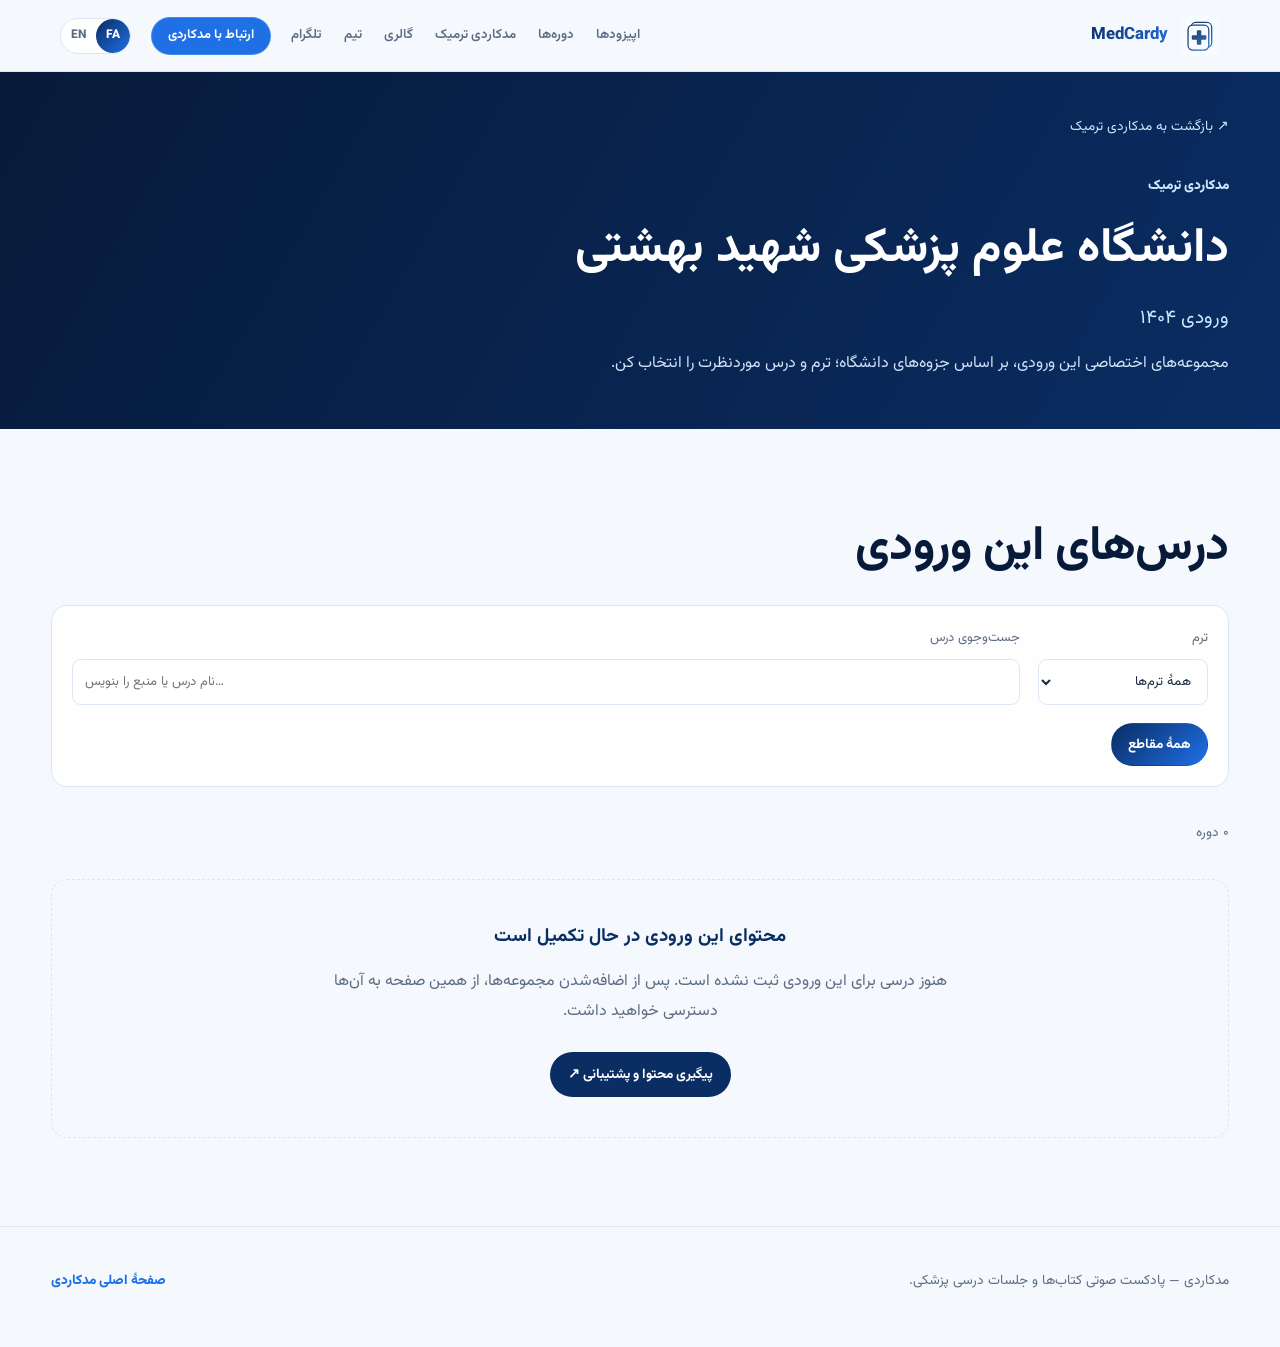
==== termic-beheshti-1404.html @ e9dd3179 "Termic" ====
<!doctype html>
<html lang="fa" dir="rtl"><head>
<meta charset="utf-8"><meta name="viewport" content="width=device-width, initial-scale=1">
<meta name="description" content="مدکاردی ترمیک؛ صفحهٔ اختصاصی ورودی ۱۴۰۴ دانشگاه علوم پزشکی شهید بهشتی.">
<meta name="theme-color" content="#0a2d63"><title>مدکاردی ترمیک | شهید بهشتی، ورودی ۱۴۰۴</title>
<link rel="icon" href="assets/medcardy-logo.svg?v=termic-1" type="image/svg+xml">
<link rel="preconnect" href="https://fonts.googleapis.com"><link rel="preconnect" href="https://fonts.gstatic.com" crossorigin><link rel="stylesheet" href="https://fonts.googleapis.com/css2?family=Vazirmatn:wght@400;500;600;700;800;900&family=Inter:wght@400;500;600;700;800;900&display=swap">
<link rel="stylesheet" href="styles.css?v=termic-1"></head><body>
<a class="skip-link" href="#termic-courses" data-i18n="skip">رفتن به محتوا</a>
    <header class="site-header" aria-label="Site header" data-i18n-aria-label="labels.siteHeader">
      <a class="brand" href="index.html#top" aria-label="MedCardy Podcast home" data-i18n-aria-label="labels.home">
        <img src="assets/medcardy-logo.svg?v=termic-1" alt="" width="40" height="40">
        <span>MedCardy</span>
      </a>
      <div class="header-actions">
        <nav aria-label="Main links" data-i18n-aria-label="labels.mainLinks">
          <a href="index.html#episodes" data-i18n="nav.episodes">Episodes</a>
          <a href="index.html#courses" data-i18n="nav.courses">Courses</a>
          <a href="index.html#termic" aria-current="page" data-i18n="termic.nav">مدکاردی ترمیک</a>
          <a href="index.html#gallery" data-i18n="nav.gallery">Gallery</a>
          <a href="index.html#team" data-i18n="nav.team">Team</a>
          <a href="https://t.me/medcardy_podcast" data-i18n="nav.telegram">Telegram</a>
        </nav>
        <a class="header-cta" href="https://t.me/MedCardy_Service" data-i18n="hero.contact">ارتباط با مدکاردی</a>
        <div class="language-switch" aria-label="Language" data-i18n-aria-label="labels.language">
          <button class="language-button active" type="button" data-language-button="en" aria-pressed="true">EN</button>
          <button class="language-button" type="button" data-language-button="fa" aria-pressed="false">FA</button>
        </div>
      </div>
    </header>
<main class="termic-page">
<section class="termic-intro"><a class="termic-back" href="index.html#termic" data-i18n="termic.back">↗ بازگشت به مدکاردی ترمیک</a><p class="eyebrow" data-i18n="termic.nav">مدکاردی ترمیک</p><h1 data-i18n="termic.university">دانشگاه علوم پزشکی شهید بهشتی</h1><p class="termic-intro-cohort" data-i18n="termic.cohort">ورودی ۱۴۰۴</p><p class="termic-intro-copy" data-i18n="termic.pageDescription">مجموعه‌های اختصاصی این ورودی، بر اساس جزوه‌های دانشگاه؛ ترم و درس موردنظرت را انتخاب کن.</p></section>
<section class="archive-section" id="termic-courses" aria-labelledby="termic-courses-title">
<div class="section-heading"><h2 id="termic-courses-title" data-i18n="termic.coursesTitle">درس‌های این ورودی</h2></div>
<div class="termic-tools"><div class="termic-inputs"><label><span data-i18n="termic.semester">ترم</span><select id="termic-semester"></select></label><label class="termic-search-label"><span data-i18n="termic.search">جست‌وجوی درس</span><input id="termic-search" type="search" autocomplete="off" dir="auto"></label></div><div class="filters" id="termic-category" role="group" aria-label="مقطع"></div></div>
<div class="termic-result-row"><p id="termic-count" role="status"></p><button id="termic-reset" class="filter-button" type="button" hidden data-i18n="termic.clear">پاک کردن فیلترها</button></div>
<div class="archive-grid" id="termic-grid"></div>
<div class="termic-empty" id="termic-empty"><h3 id="termic-empty-title"></h3><p id="termic-empty-copy"></p><a class="termic-open" href="https://t.me/MedCardy_Service" data-i18n="termic.support">پیگیری محتوا و پشتیبانی ↗</a></div>
<noscript><p>برای فیلترکردن درس‌ها جاوااسکریپت را فعال کنید. <a href="https://t.me/MedCardy_Service">پشتیبانی مدکاردی</a></p></noscript>
</section></main>
<footer class="site-footer"><p data-i18n="footer.text">مدکاردی — پادکست صوتی کتاب‌ها و جلسات درسی پزشکی.</p><a href="index.html" data-i18n="termic.home">صفحهٔ اصلی مدکاردی</a></footer>
<script src="script.js?v=termic-1"></script><script src="termic-data.js?v=termic-1"></script><script src="termic.js?v=termic-1"></script>
</body></html>
---- styles.css ----
:root {
  color-scheme: light;
  --ink: #182943;
  --paper: #f5f8fc;
  --muted: #5c6d83;
  --line: #dce7f3;
  --navy-950: #071a3a;
  --navy-900: #0a2d63;
  --blue: #1f6fe5;
  --blue-deep: #1559c8;
  --cyan: #13b6d7;
  --blue-50: #f1f7ff;
  --blue-100: #deebfb;
  --white: #ffffff;
  --shadow: 0 24px 60px rgba(9, 45, 99, 0.12);
  --shadow-lift: 0 28px 70px rgba(9, 45, 99, 0.16);
  --font-latin: Inter, ui-sans-serif, system-ui, -apple-system, BlinkMacSystemFont, "Segoe UI", sans-serif;
  --font-persian: Vazirmatn, Tahoma, "Segoe UI", Arial, sans-serif;
}

* {
  box-sizing: border-box;
}

html {
  scroll-behavior: smooth;
}

body {
  margin: 0;
  background: var(--paper);
  color: var(--ink);
  font-family: var(--font-latin);
  line-height: 1.55;
  overflow-x: clip;
}

html[dir="rtl"] body {
  font-family: var(--font-persian);
  line-height: 1.85;
}

a {
  color: inherit;
}

a:focus-visible,
button:focus-visible,
input:focus-visible {
  outline: 3px solid rgba(31, 111, 229, 0.45);
  outline-offset: 3px;
}

.skip-link {
  position: fixed;
  top: 12px;
  inset-inline-start: 12px;
  z-index: 30;
  transform: translateY(-160%);
  border-radius: 8px;
  padding: 10px 14px;
  background: var(--navy-950);
  color: var(--white);
  font-weight: 800;
  text-decoration: none;
  transition: transform 160ms ease;
}

.skip-link:focus {
  transform: translateY(0);
}

.sr-only {
  position: absolute;
  width: 1px;
  height: 1px;
  overflow: hidden;
  clip: rect(0, 0, 0, 0);
  white-space: nowrap;
}

/* ---------- Header ---------- */
.site-header {
  position: sticky;
  top: 0;
  z-index: 20;
  display: flex;
  align-items: center;
  justify-content: space-between;
  gap: 24px;
  min-height: 72px;
  padding: 12px clamp(18px, 4vw, 64px);
  background: rgba(245, 248, 252, 0.92);
  border-bottom: 1px solid var(--line);
  backdrop-filter: blur(18px);
}

.brand {
  display: inline-flex;
  align-items: center;
  gap: 12px;
  text-decoration: none;
  font-weight: 800;
  font-size: 1.05rem;
}

.brand img {
  width: 40px;
  height: 40px;
  border-radius: 10px;
  background: linear-gradient(135deg, var(--navy-900), var(--blue));
  padding: 5px;
}

.brand span {
  direction: ltr;
  unicode-bidi: isolate;
  background: linear-gradient(135deg, var(--navy-900), var(--blue));
  -webkit-background-clip: text;
  background-clip: text;
  -webkit-text-fill-color: transparent;
}

.header-actions {
  display: flex;
  min-width: 0;
  align-items: center;
  gap: 18px;
}

.site-header nav {
  display: flex;
  align-items: center;
  flex-wrap: wrap;
  gap: clamp(12px, 3vw, 26px);
  color: var(--muted);
  font-size: 0.92rem;
  font-weight: 600;
}

.site-header nav a {
  text-decoration: none;
}

.site-header nav a:hover,
.repo-card a:hover,
.site-footer a:hover,
.metric-card a:hover,
.project-card a:hover {
  color: var(--blue);
}

.language-switch {
  display: inline-flex;
  flex: 0 0 auto;
  overflow: hidden;
  border: 1px solid var(--line);
  border-radius: 999px;
  background: var(--white);
  direction: ltr;
  box-shadow: 0 8px 24px rgba(9, 45, 99, 0.06);
}

.language-button {
  min-width: 42px;
  min-height: 36px;
  border: 0;
  padding: 0 14px;
  background: transparent;
  color: var(--muted);
  cursor: pointer;
  font: inherit;
  font-weight: 800;
  border-radius: 999px;
}

.language-button.active {
  background: linear-gradient(135deg, var(--navy-900), var(--blue));
  color: var(--white);
}

/* ---------- Hero ---------- */
.hero {
  min-height: min(70svh, 680px);
  display: flex;
  align-items: center;
  padding: clamp(48px, 8vw, 96px) clamp(18px, 4vw, 64px);
  color: var(--white);
  position: relative;
  overflow: hidden;
  background: radial-gradient(circle at 85% 15%, rgba(19, 182, 215, 0.25), transparent 45%),
    linear-gradient(120deg, var(--navy-950) 0%, var(--navy-900) 55%, var(--blue-deep) 100%);
}

.hero::after {
  content: "";
  position: absolute;
  inset-inline-end: -120px;
  top: -140px;
  width: 380px;
  height: 380px;
  border: 1px solid rgba(255, 255, 255, 0.12);
  border-radius: 50%;
}

.hero-inner {
  width: min(760px, 100%);
  min-width: 0;
  position: relative;
  z-index: 1;
}

.eyebrow {
  display: inline-block;
  margin: 0 0 14px;
  color: #8ef0ff;
  font-size: 0.78rem;
  font-weight: 800;
  letter-spacing: 0.4px;
  text-transform: uppercase;
}

html[dir="rtl"] .eyebrow {
  font-size: 0.85rem;
  font-weight: 850;
  text-transform: none;
  letter-spacing: 0;
}

.hero h1 {
  margin: 0;
  font-size: clamp(3.4rem, 11vw, 7.2rem);
  line-height: 0.94;
  letter-spacing: -1px;
}

.hero-copy {
  width: min(620px, 100%);
  max-width: 100%;
  margin: 26px 0 0;
  color: rgba(255, 255, 255, 0.84);
  font-size: clamp(1.02rem, 2.2vw, 1.25rem);
  overflow-wrap: anywhere;
}

html[dir="rtl"] .hero-copy,
html[dir="rtl"] .section-note,
html[dir="rtl"] .metric-card p,
html[dir="rtl"] .path-grid p,
html[dir="rtl"] .project-card p,
html[dir="rtl"] .teacher-card li,
html[dir="rtl"] .video-card p,
html[dir="rtl"] .repo-card p {
  line-height: 1.9;
}

.hero-actions {
  display: flex;
  flex-wrap: wrap;
  gap: 12px;
  margin-top: 30px;
}

.button {
  display: inline-flex;
  min-height: 46px;
  align-items: center;
  justify-content: center;
  border-radius: 999px;
  padding: 0 22px;
  font-weight: 750;
  text-decoration: none;
}

.button.primary {
  background: linear-gradient(135deg, #8ef0ff, var(--cyan));
  color: var(--navy-950);
  box-shadow: 0 14px 30px rgba(19, 182, 215, 0.28);
}

.button.secondary {
  border: 1px solid rgba(255, 255, 255, 0.3);
  color: var(--white);
}

.signals {
  display: grid;
  grid-template-columns: repeat(3, minmax(0, 1fr));
  gap: 12px;
  width: min(680px, 100%);
  margin: 42px 0 0;
  padding: 0;
}

.signals div {
  border-inline-start: 3px solid var(--cyan);
  padding: 10px 12px;
  background: rgba(255, 255, 255, 0.08);
  border-radius: 10px;
}

.signals dt {
  font-weight: 800;
}

.signals dd {
  margin: 2px 0 0;
  color: rgba(255, 255, 255, 0.74);
  font-size: 0.9rem;
}

/* ---------- Section shell ---------- */
.path-section,
.material-section,
.project-section,
.gallery-section,
.teachers-section,
.videos-section,
.repo-section {
  padding: clamp(48px, 7vw, 88px) clamp(18px, 4vw, 64px);
}

.status-strip {
  display: flex;
  align-items: center;
  justify-content: space-between;
  gap: 20px;
  padding: 16px clamp(18px, 4vw, 64px);
  background: var(--white);
  border-bottom: 1px solid var(--line);
}

.status-strip div {
  display: flex;
  flex-wrap: wrap;
  align-items: baseline;
  gap: 8px 14px;
}

.status-strip strong {
  font-size: 1.02rem;
  color: var(--navy-950);
}

.status-strip span {
  color: var(--muted);
}

.status-strip a {
  color: var(--blue);
  font-weight: 800;
  text-decoration: none;
  white-space: nowrap;
}

.section-heading {
  width: min(780px, 100%);
  margin-bottom: 26px;
}

.section-heading.wide {
  width: 100%;
  display: flex;
  align-items: end;
  justify-content: space-between;
  gap: 20px;
  flex-wrap: wrap;
}

.section-heading h2 {
  margin: 0;
  font-size: clamp(1.9rem, 4.4vw, 3rem);
  line-height: 1.06;
  letter-spacing: -0.5px;
  color: var(--navy-950);
}

html[dir="rtl"] .section-heading h2 {
  line-height: 1.3;
}

.section-note {
  max-width: 560px;
  margin: 0;
  color: var(--muted);
}

.placeholder-note {
  margin-top: 22px;
  font-size: 0.85rem;
  font-style: italic;
}

.text-link {
  color: var(--blue);
  font-weight: 800;
  text-decoration: none;
  white-space: nowrap;
}

.text-link:hover {
  color: var(--cyan);
}

/* ---------- Grids shared ---------- */
.path-grid,
.material-grid,
.repo-grid {
  display: grid;
  gap: 18px;
}

.path-grid {
  grid-template-columns: repeat(auto-fit, minmax(min(100%, 240px), 1fr));
}

.material-grid {
  grid-template-columns: repeat(auto-fit, minmax(min(100%, 220px), 1fr));
}

.path-grid article,
.metric-card,
.repo-card {
  border: 1px solid var(--line);
  border-radius: 14px;
  background: var(--white);
  padding: 22px;
  box-shadow: var(--shadow);
}

.step-mark {
  display: inline-block;
  margin-bottom: 12px;
  color: var(--blue);
  font-weight: 900;
  font-size: 1.4rem;
}

.path-grid h3,
.metric-card h3 {
  margin: 0 0 8px;
  font-size: 1.05rem;
  color: var(--navy-950);
}

.path-grid p,
.metric-card p {
  margin: 0;
  color: var(--muted);
  font-size: 0.92rem;
}

.metric-card strong {
  display: block;
  margin-bottom: 10px;
  font-size: 2.2rem;
  font-weight: 900;
  color: var(--navy-900);
}

.metric-card a,
.repo-card a {
  display: inline-block;
  margin-top: 12px;
  color: var(--blue);
  font-weight: 800;
  font-size: 0.88rem;
  text-decoration: none;
}

.card-note {
  display: inline-block;
  margin-top: 12px;
  color: var(--muted);
  font-size: 0.82rem;
  font-style: italic;
}

/* ---------- Projects / courses ---------- */
.project-grid {
  display: grid;
  gap: 18px;
  grid-template-columns: repeat(auto-fit, minmax(min(100%, 300px), 1fr));
}

.project-card {
  border: 1px solid var(--line);
  border-radius: 16px;
  background: var(--white);
  padding: 24px;
  box-shadow: var(--shadow);
  display: flex;
  flex-direction: column;
}

.project-card.featured-project {
  border-color: rgba(31, 111, 229, 0.35);
  background: linear-gradient(160deg, #ffffff, var(--blue-50));
  box-shadow: var(--shadow-lift);
}

.project-topline {
  display: flex;
  align-items: center;
  gap: 10px;
  font-size: 0.85rem;
  color: var(--muted);
  font-weight: 700;
  margin-bottom: 6px;
}

.project-topline strong {
  color: var(--blue);
  font-weight: 800;
}

.project-owner {
  margin: 0 0 12px;
  color: var(--muted);
  font-size: 0.85rem;
}

.project-card h3 {
  margin: 0 0 10px;
  font-size: 1.2rem;
  color: var(--navy-950);
}

.project-card p {
  margin: 0 0 16px;
  color: var(--muted);
  font-size: 0.92rem;
  flex-grow: 1;
}

.project-card > a,
.card-links {
  align-self: flex-start;
}

.project-card > a {
  color: var(--blue);
  font-weight: 800;
  font-size: 0.88rem;
  text-decoration: none;
}

.card-links {
  display: flex;
  gap: 16px;
  flex-wrap: wrap;
}

.card-links a {
  color: var(--blue);
  font-weight: 800;
  font-size: 0.88rem;
  text-decoration: none;
}

/* ---------- Gallery ---------- */
.gallery-grid {
  display: grid;
  gap: 14px;
  grid-template-columns: repeat(auto-fit, minmax(min(100%, 220px), 1fr));
}

.gallery-grid figure {
  margin: 0;
  border-radius: 14px;
  overflow: hidden;
  border: 1px solid var(--line);
  background: var(--white);
  box-shadow: var(--shadow);
}

.gallery-grid img {
  display: block;
  width: 100%;
  aspect-ratio: 4 / 3;
  object-fit: cover;
}

.gallery-placeholder {
  display: flex;
  flex-direction: column;
}

.gallery-placeholder span {
  aspect-ratio: 4 / 3;
  display: flex;
  align-items: center;
  justify-content: center;
  background: linear-gradient(135deg, var(--blue-50), var(--blue-100));
  color: var(--muted);
  font-weight: 700;
  font-size: 0.85rem;
}

.gallery-grid figcaption {
  padding: 10px 14px;
  font-size: 0.85rem;
  color: var(--muted);
  font-weight: 600;
}

/* ---------- Team ---------- */
.teacher-grid {
  display: grid;
  gap: 18px;
  grid-template-columns: repeat(auto-fit, minmax(min(100%, 260px), 1fr));
}

.teacher-card {
  display: flex;
  align-items: center;
  gap: 16px;
  border: 1px solid var(--line);
  border-radius: 16px;
  background: var(--white);
  padding: 20px;
  box-shadow: var(--shadow);
}

.teacher-avatar {
  flex-shrink: 0;
  width: 62px;
  height: 62px;
  border-radius: 50%;
  display: flex;
  align-items: center;
  justify-content: center;
  background: linear-gradient(135deg, var(--navy-900), var(--blue));
  color: var(--white);
  font-weight: 800;
  font-size: 0.9rem;
}

.teacher-card h3 {
  margin: 0 0 6px;
  font-size: 1.05rem;
  color: var(--navy-950);
}

.teacher-card ul {
  margin: 0;
  padding: 0;
  list-style: none;
}

.teacher-card li {
  color: var(--muted);
  font-size: 0.88rem;
}

/* ---------- Videos / highlights ---------- */
.video-grid {
  display: grid;
  gap: 18px;
  grid-template-columns: repeat(auto-fit, minmax(min(100%, 260px), 1fr));
}

.video-card {
  border: 1px solid var(--line);
  border-radius: 16px;
  background: var(--white);
  padding: 22px;
  box-shadow: var(--shadow);
}

.video-card span {
  display: inline-block;
  margin-bottom: 10px;
  color: var(--blue);
  font-weight: 800;
  font-size: 0.78rem;
  text-transform: uppercase;
  letter-spacing: 0.4px;
}

html[dir="rtl"] .video-card span {
  text-transform: none;
  letter-spacing: 0;
}

.video-card h3 {
  margin: 0 0 8px;
  font-size: 1.05rem;
  color: var(--navy-950);
}

.video-card p {
  margin: 0 0 14px;
  color: var(--muted);
  font-size: 0.9rem;
}

.video-card a {
  color: var(--blue);
  font-weight: 800;
  font-size: 0.88rem;
  text-decoration: none;
}

/* ---------- Links / repos ---------- */
.filters {
  display: flex;
  gap: 8px;
  flex-wrap: wrap;
}

.filter-button {
  border: 1px solid var(--line);
  background: var(--white);
  color: var(--muted);
  border-radius: 999px;
  padding: 8px 16px;
  font: inherit;
  font-weight: 700;
  font-size: 0.85rem;
  cursor: pointer;
}

.filter-button.active {
  background: linear-gradient(135deg, var(--navy-900), var(--blue));
  color: var(--white);
  border-color: transparent;
}

.repo-tools {
  display: flex;
  align-items: center;
  justify-content: space-between;
  gap: 16px;
  flex-wrap: wrap;
  margin: 22px 0 20px;
}

.repo-tools input {
  min-width: 220px;
  flex: 1 1 260px;
  border: 1px solid var(--line);
  border-radius: 999px;
  padding: 10px 18px;
  font: inherit;
  background: var(--white);
}

.repo-count {
  margin: 0;
  color: var(--muted);
  font-size: 0.85rem;
}

.repo-card {
  display: flex;
  flex-direction: column;
}

.repo-card.hidden {
  display: none;
}

.repo-kind {
  display: inline-block;
  align-self: flex-start;
  margin-bottom: 10px;
  padding: 3px 10px;
  border-radius: 999px;
  background: var(--blue-50);
  border: 1px solid var(--blue-100);
  color: var(--blue-deep);
  font-size: 0.75rem;
  font-weight: 800;
}

.repo-card h3 {
  margin: 0 0 8px;
  font-size: 1.05rem;
  color: var(--navy-950);
}

.repo-card p {
  margin: 0;
  color: var(--muted);
  font-size: 0.9rem;
}

.empty-state {
  margin-top: 20px;
  color: var(--muted);
  font-size: 0.9rem;
}

/* ---------- Course archive ---------- */
.archive-filters {
  display: flex;
  flex-direction: column;
  gap: 12px;
  margin-bottom: 18px;
}

.filters-secondary {
  padding-top: 12px;
  border-top: 1px dashed var(--line);
}

.archive-count {
  margin: 0 0 20px;
}

.archive-grid {
  display: grid;
  gap: 20px;
  grid-template-columns: repeat(auto-fit, minmax(min(100%, 260px), 1fr));
}

.archive-card {
  border: 1px solid var(--line);
  border-radius: 16px;
  background: var(--white);
  overflow: hidden;
  box-shadow: var(--shadow);
  display: flex;
  flex-direction: column;
}

.archive-cover {
  position: relative;
  aspect-ratio: 1 / 1;
  display: flex;
  align-items: flex-end;
  padding: 14px;
  background:
    radial-gradient(circle at 80% 15%, rgba(19, 182, 215, 0.35), transparent 55%),
    linear-gradient(155deg, var(--navy-950), var(--navy-900) 65%, #041028);
  background-size: cover;
  background-position: center;
}

.archive-cover span {
  color: rgba(255, 255, 255, 0.55);
  font-size: 0.8rem;
  font-weight: 700;
}

.archive-category-badge {
  position: absolute;
  top: 12px;
  inset-inline-start: 12px;
  padding: 4px 11px;
  border-radius: 999px;
  background: rgba(8, 20, 46, 0.55);
  border: 1px solid rgba(142, 240, 255, 0.35);
  color: #8ef0ff;
  font-size: 0.72rem;
  font-weight: 800;
  backdrop-filter: blur(6px);
}

.archive-body {
  padding: 18px 20px 20px;
  display: flex;
  flex-direction: column;
  gap: 12px;
}

.archive-body h3 {
  margin: 0;
  font-size: 1.05rem;
  color: var(--navy-950);
}

.archive-unis {
  display: flex;
  flex-wrap: wrap;
  gap: 6px;
}

.archive-uni {
  padding: 3px 10px;
  border-radius: 999px;
  background: var(--blue-50);
  border: 1px solid var(--blue-100);
  color: var(--blue-deep);
  font-size: 0.75rem;
  font-weight: 700;
}

.archive-stats {
  margin: 0;
  padding: 10px 0 0;
  border-top: 1px dashed var(--line);
  list-style: none;
  display: flex;
  flex-direction: column;
  gap: 4px;
}

.archive-stats li {
  color: var(--muted);
  font-size: 0.85rem;
}

.archive-links {
  display: flex;
  flex-wrap: wrap;
  gap: 14px;
  margin-top: 2px;
}

.archive-links a,
.archive-notes {
  color: var(--blue);
  font-weight: 800;
  font-size: 0.88rem;
  text-decoration: none;
}

/* ---------- Footer ---------- */
.site-footer {
  display: flex;
  align-items: center;
  justify-content: space-between;
  gap: 16px;
  flex-wrap: wrap;
  padding: 28px clamp(18px, 4vw, 64px) 40px;
  border-top: 1px solid var(--line);
  color: var(--muted);
  font-size: 0.85rem;
}

.site-footer a {
  color: var(--blue);
  font-weight: 800;
  text-decoration: none;
}

/* ---------- Responsive ---------- */
@media (max-width: 760px) {
  .site-header {
    flex-wrap: wrap;
  }

  .site-header nav {
    order: 3;
    width: 100%;
    justify-content: flex-start;
    gap: 14px 18px;
  }

  .header-actions {
    flex: 1;
    justify-content: flex-end;
  }

  .hero {
    min-height: auto;
    padding-top: 56px;
    padding-bottom: 56px;
  }

  .hero h1 {
    font-size: clamp(2.6rem, 14vw, 4.2rem);
  }

  .signals {
    grid-template-columns: 1fr;
  }

  .status-strip {
    flex-direction: column;
    align-items: flex-start;
  }

  .section-heading.wide {
    flex-direction: column;
    align-items: flex-start;
  }
}
/* Refinements to the original layout; retain its blue hero and light sections. */
html { scroll-padding-top: 125px; }
[hidden] { display: none !important; }
.site-header { gap: 20px; background: rgba(245,248,252,.94); }
.brand { flex-shrink: 0; }
.brand img { padding: 0; background: transparent; border-radius: 0; }
.hero-brand { display: flex; align-items: center; gap: 24px; }
.hero-brand > img { flex-shrink: 0; width: 86px; height: 86px; padding: 10px; background: rgba(255,255,255,.94); border-radius: 22px; }
.hero-brand h1 { min-width: 0; font-size: clamp(2.7rem, 8vw, 6.6rem); }
.hero h1 { overflow-wrap: anywhere; }
.metric-card, .archive-card, .teacher-card, .repo-card, .video-card {
  background: rgba(255,255,255,.88);
  box-shadow: 0 12px 32px rgba(9,45,99,.065);
}
.archive-cover { align-items: center; justify-content: center; }
.course-brand-mark { width: 78px; height: 78px; padding: 10px; border-radius: 18px; background: rgba(255,255,255,.96); }
.archive-cover .archive-category-badge { color: #c9f4ff; }
.archive-body { flex: 1; }
.archive-links { margin-top: auto; padding-top: 8px; }
.archive-card h3, .repo-card h3 { overflow-wrap: anywhere; }
.filters { max-width: 100%; }
.filter-button { min-height: 42px; }
@media (max-width: 1100px) {
  .site-header { flex-wrap: wrap; }
  .header-actions { flex: 1; justify-content: flex-end; }
  .site-header nav { gap: 12px; font-size: .83rem; }
}
@media (max-width: 760px) {
  html { scroll-padding-top: 160px; }
  .site-header { gap: 10px; padding: 12px 18px; }
  .brand { font-size: 1rem; }
  .header-actions { display: contents; }
  .language-switch { margin-inline-start: auto; }
  .site-header nav { order: 3; width: 100%; flex-wrap: nowrap; overflow-x: auto; white-space: nowrap; padding-block: 8px; gap: 20px; }
  .site-header nav a { flex-shrink: 0; }
  .hero-brand { gap: 14px; }
  .hero-brand > img { width: 60px; height: 60px; border-radius: 16px; padding: 7px; }
  .hero-brand h1 { font-size: clamp(2.1rem, 9vw, 4rem); }
  .archive-cover { aspect-ratio: 1 / 1; }
  .section-heading, .section-heading > div, .repo-tools { min-width: 0; }
}
@media (prefers-reduced-motion: reduce) {
  html { scroll-behavior: auto; }
  *, *::before, *::after { transition: none !important; animation: none !important; }
}
/* Readable section labels on the original light background. */
main > section:not(.hero) .eyebrow { color: var(--blue-deep); }
/* Stable course dimensions: filtering never stretches a remaining card. */
.archive-grid {
  grid-template-columns: repeat(auto-fill, 280px);
  justify-content: start;
  align-items: start;
}
.archive-card { width: 280px; height: 588px; }
.archive-cover { width: 100%; aspect-ratio: 1 / 1; height: auto; flex: 0 0 auto; }
.archive-body { min-height: 0; }
.archive-body h3 { min-height: 2.8em; line-height: 1.4; }
.archive-section .section-heading { display: block; }
.archive-section .section-note { max-width: 760px; margin-top: 16px; line-height: 1.9; }

/* Brand and navigation follow the page language, including Persian RTL. */
.site-header {
  display: grid;
  grid-template-columns: auto minmax(0, 1fr);
  align-items: center;
  gap: 32px;
  direction: ltr;
  padding-block: 16px;
}
html[dir="rtl"] .site-header { direction: rtl; text-align: right; }
html[dir="ltr"] .site-header { text-align: left; }
.site-header .brand { grid-column: 1; grid-row: 1; }
.site-header .header-actions { grid-column: 2; grid-row: 1; display: flex; justify-content: flex-end; gap: 24px; }
.site-header nav { gap: 24px; font-size: .92rem; }
.site-header nav a { padding-block: 8px; }
.site-header nav a:hover { color: var(--blue-deep); }
@media (max-width: 900px) {
  .site-header { gap: 12px 20px; }
  .site-header .header-actions { display: contents; }
  .site-header .language-switch { grid-column: 2; grid-row: 1; justify-self: end; margin: 0; }
  .site-header nav { grid-column: 1 / -1; grid-row: 2; width: 100%; justify-content: start; flex-wrap: wrap; overflow: visible; gap: 8px 24px; white-space: normal; padding: 0; }
}
@media (max-width: 340px) {
  .archive-grid { grid-template-columns: minmax(0, 280px); }
  .archive-card { width: 100%; }
}
.archive-section { padding: clamp(48px, 7vw, 88px) clamp(18px, 4vw, 64px); min-width: 0; }
.archive-section .section-heading h2 { overflow-wrap: anywhere; }
/* Reference-inspired landing: compact navigation and a calm, gridded hero. */
.site-header {
  padding-inline: max(24px, calc((100% - 1160px) / 2));
  padding-block: 12px;
  min-height: 72px;
  background: rgba(245, 248, 252, .94);
  color: var(--ink);
  border-bottom-color: var(--line);
}
.site-header .brand span { background: linear-gradient(135deg, var(--navy-900), var(--blue)); -webkit-background-clip: text; background-clip: text; -webkit-text-fill-color: transparent; }
.site-header .brand img { background: #f6fbff; padding: 3px; border-radius: 8px; }
.site-header nav { color: var(--muted); font-size: .83rem; gap: 22px; }
.site-header nav a:hover { color: var(--blue); }
.site-header .header-actions { gap: 20px; }
.header-cta { display: inline-flex; align-items: center; justify-content: center; min-height: 38px; padding: 6px 16px; border: 1px solid rgba(142,197,255,.3); border-radius: 999px; background: var(--blue); color: var(--white); text-decoration: none; font-size: .8rem; font-weight: 700; white-space: nowrap; }
.site-header .language-switch { background: var(--white); border-color: var(--line); box-shadow: none; }
.site-header .language-button { color: var(--muted); font-size: .75rem; min-width: 34px; min-height: 34px; padding-inline: 10px; }
.site-header .language-button.active { background: linear-gradient(135deg, var(--navy-900), var(--blue)); color: var(--white); }
.summit-hero {
  display: block;
  min-height: 680px;
  padding: 80px max(24px, calc((100% - 1160px) / 2)) 72px;
  background: radial-gradient(circle at 85% 15%, rgba(19,182,215,.25), transparent 45%), linear-gradient(120deg, var(--navy-950) 0%, var(--navy-900) 55%, var(--blue-deep) 100%);
  isolation: isolate;
}
.summit-hero::after { inset: 0; top: 0; width: auto; height: auto; border: 0; border-radius: 0; background-image: linear-gradient(rgba(214,236,255,.055) 1px,transparent 1px),linear-gradient(90deg,rgba(214,236,255,.055) 1px,transparent 1px); background-size: 48px 48px; pointer-events: none; z-index: -1; }
.hero-network { position: absolute; inset: 0; width: 100%; height: 100%; color: #8ec5ff; opacity: .07; pointer-events: none; z-index: -1; }
.hero-layout { display: grid; grid-template-columns: minmax(0,1.55fr) minmax(0,.85fr); gap: 100px; align-items: center; max-width: 1160px; margin-inline: auto; }
.summit-hero .hero-inner { width: 100%; min-width: 0; }
.summit-hero .hero-badge { display: inline-flex; border: 1px solid rgba(214,236,255,.2); border-radius: 999px; padding: 4px 13px; margin-bottom: 24px; color: #c4d9f4; background: rgba(214,236,255,.045); font-size: .72rem; }
.summit-hero h1 { font-size: clamp(3.8rem, 6.5vw, 6.4rem); line-height: 1.05; letter-spacing: -3px; width: fit-content; }
html[dir="rtl"] .summit-hero h1 { margin-inline-start: 0; margin-inline-end: 0; }
.hero-subtitle { color: #f6fbff; margin: 20px 0 0; font-size: clamp(1.45rem, 2.35vw, 2.1rem); font-weight: 700; line-height: 1.6; }
.summit-hero .hero-copy { margin-top: 17px; font-size: 1rem; max-width: 540px; color: #bdcadd; }
.summit-hero .signals { margin-top: 28px; gap: 10px; width: 100%; }
.summit-hero .signals div { border: 1px solid rgba(214,236,255,.14); background: rgba(214,236,255,.05); padding: 12px; border-radius: 12px; backdrop-filter: blur(10px); }
.summit-hero .signals dt { color: #f6fbff; font-size: .94rem; }
.summit-hero .signals dd { font-size: .73rem; margin-top: 6px; color: #aebfd5; }
.summit-hero .hero-actions { margin-top: 28px; gap: 12px; }
.summit-hero .button { min-height: 48px; font-size: .9rem; gap: 24px; }
.summit-hero .button.primary { background: linear-gradient(135deg, #8ef0ff, var(--cyan)); color: var(--navy-950); box-shadow: 0 14px 30px rgba(19,182,215,.18); }
.summit-hero .button.primary:hover { background: #8ef0ff; }
.header-cta:hover { background: var(--blue-deep); }
.summit-hero .button.secondary { background: rgba(255,255,255,.025); border-color: rgba(214,236,255,.28); }
.hero-platform { display: inline-block; color: #aebfd5; font-size: .76rem; margin-top: 18px; text-decoration: none; }
.hero-platform:hover { color: #f6fbff; }
.hero-overview { min-width: 0; padding: 28px; border: 1px solid rgba(214,236,255,.16); border-radius: 24px; background: linear-gradient(140deg,rgba(214,236,255,.07),rgba(214,236,255,.025)); backdrop-filter: blur(18px); box-shadow: 0 12px 60px rgba(0,0,0,.12); }
.overview-brand { display: flex; align-items: center; gap: 12px; border-bottom: 1px solid rgba(214,236,255,.12); padding-bottom: 20px; margin-bottom: 22px; }
.overview-brand img { background: #f6fbff; border-radius: 10px; padding: 4px; }
.overview-brand span { font: 600 10px Inter,sans-serif; letter-spacing: 1.5px; color: #becfe5; }
.overview-kicker { font-size: .72rem; color: #acbfd7; margin: 0 0 8px; }
.hero-overview h2 { font-size: 1.2rem; margin: 0; color: #f6fbff; line-height: 1.6; }
.overview-stats { display: grid; grid-template-columns: repeat(2,minmax(0,1fr)); gap: 25px 20px; margin-top: 25px; }
.overview-stats > div { display: flex; flex-direction: column; }
.overview-stats strong { font-size: 1.9rem; color: #f6fbff; line-height: 1.3; }
.overview-stats span { color: #b9c9de; font-size: .73rem; margin-top: 5px; }
.overview-stats .overview-audio { color: #8ec5ff; }
.overview-footer { display: flex; align-items: center; gap: 9px; border-top: 1px solid rgba(214,236,255,.12); margin-top: 26px; padding-top: 17px; color: #b9c9de; font-size: .73rem; }
.overview-dot { width: 6px; height: 6px; border-radius: 50%; background: #8ec5ff; }
@media (max-width: 1100px) { .hero-layout { gap: 48px; } .site-header nav { gap: 15px; } .site-header .header-actions { gap: 14px; } }
@media (max-width: 900px) {
  .site-header .header-cta { grid-column: 2; grid-row: 1; justify-self: end; margin-inline-end: 90px; }
  .site-header nav { gap: 8px 24px; }
  .hero-layout { gap: 28px; grid-template-columns: minmax(0,1.2fr) minmax(0,.8fr); }
  .hero-overview { padding: 22px; }
  .summit-hero { padding-top: 55px; padding-bottom: 55px; }
  .summit-hero .signals { grid-template-columns: 1fr; }
  .summit-hero .signals div { display: flex; align-items: baseline; gap: 12px; }
  .summit-hero .signals dd { margin: 0; }
}
@media (max-width: 640px) {
  .site-header { padding-inline: 18px; }
  .site-header .header-cta { display: none; }
  .site-header nav { font-size: .78rem; gap: 8px 20px; }
  .summit-hero { min-height: auto; padding: 42px 20px 40px; }
  .hero-layout { grid-template-columns: minmax(0,1fr); gap: 32px; }
  .summit-hero h1 { font-size: clamp(3.4rem,15vw,4.5rem); letter-spacing: -2px; }
  .hero-subtitle { font-size: 1.45rem; margin-top: 14px; }
  .summit-hero .hero-copy { font-size: .92rem; }
  .summit-hero .signals { gap: 8px; margin-top: 22px; }
  .summit-hero .signals div { padding: 10px 12px; }
  .summit-hero .hero-actions { flex-wrap: wrap; gap: 10px; margin-top: 22px; }
  .summit-hero .button { font-size: .8rem; padding-inline: 18px; gap: 12px; }
  .hero-overview { padding: 23px; }
  .overview-stats { gap: 20px; }
}
/* Course information has three consistently placed fields. */
.archive-body { gap: 14px; }
.course-field-label, .course-fields dt { color: var(--muted); font-size: .76rem; font-weight: 500; }
.course-name h3 { margin-top: 5px; min-height: 2.8em; }
.course-fields { display: grid; gap: 13px; margin: 0; }
.course-fields > div { display: grid; grid-template-columns: 66px minmax(0,1fr); align-items: baseline; gap: 8px; }
.course-fields dd { margin: 0; color: var(--ink); font-size: .87rem; font-weight: 600; overflow-wrap: anywhere; }

/* Square artwork stays fully visible without cropping. */
.archive-cover.has-cover { background: var(--paper); padding: 0; }
.course-cover-image { display: block; position: absolute; inset: 0; width: 100%; height: 100%; object-fit: contain; }
/* Cohort pages share the existing theme and fixed-size course cards. */
.termic-section { padding: clamp(48px,7vw,88px) clamp(18px,4vw,64px); border-top: 1px solid var(--line); }
.termic-section .section-note { margin-top: 16px; line-height: 1.9; }
.termic-cohort { display: flex; align-items: center; gap: 24px; padding: 28px; border: 1px solid var(--line); border-radius: 18px; background: rgba(255,255,255,.88); box-shadow: 0 12px 32px rgba(9,45,99,.06); }
.termic-symbol { display: grid; place-items: center; width: 64px; height: 64px; border-radius: 16px; background: var(--blue-100); color: var(--navy-900); font-size: 28px; flex-shrink: 0; }
.termic-cohort-copy { flex: 1; min-width: 0; }
.termic-caption { color: var(--blue-deep); font-size: .8rem; font-weight: 700; }
.termic-cohort h3 { margin: 6px 0 8px; color: var(--navy-950); font-size: 1.2rem; }
.termic-cohort p { margin: 0; color: var(--muted); font-size: .9rem; }
.termic-open { display: inline-flex; justify-content: center; align-items: center; min-height: 44px; padding: 10px 18px; border-radius: 999px; background: var(--navy-900); color: var(--white); font-size: .85rem; text-decoration: none; font-weight: 700; }
.termic-open:hover { background: var(--blue-deep); }
.termic-intro { padding: 42px clamp(18px,4vw,64px) 50px; background: linear-gradient(120deg,var(--navy-950),var(--navy-900)); color: var(--white); }
.termic-back { display: block; width: fit-content; margin-bottom: 32px; color: #cde8ff; font-size: .85rem; text-decoration: none; }
.termic-intro h1 { font-size: clamp(1.7rem,4vw,3rem); line-height: 1.6; margin: 0; }
.termic-intro-cohort { font-size: 1.2rem; margin: 12px 0; color: #cde8ff; }
.termic-intro-copy { max-width: 700px; color: #d2e3f8; line-height: 1.9; margin: 0; }
.termic-tools { border: 1px solid var(--line); border-radius: 16px; padding: 20px; background: rgba(255,255,255,.88); }
.termic-inputs { display: flex; gap: 18px; margin-bottom: 18px; }
.termic-inputs label { display: flex; flex-direction: column; gap: 8px; color: var(--muted); font-size: .82rem; min-width: 0; }
.termic-inputs select, .termic-inputs input { font: inherit; color: var(--ink); border: 1px solid var(--line); background: var(--white); border-radius: 9px; height: 46px; padding: 8px 12px; min-width: 0; width: 100%; }
.termic-inputs select { min-width: 170px; }
.termic-search-label { flex: 1; }
.termic-result-row { display: flex; align-items: center; justify-content: space-between; gap: 16px; color: var(--muted); font-size: .85rem; margin-block: 20px; }
.termic-empty { padding: 40px 24px; border: 1px dashed var(--line); border-radius: 16px; text-align: center; }
.termic-empty h3 { margin: 0; color: var(--navy-900); }
.termic-empty p { margin: 12px auto 24px; max-width: 620px; color: var(--muted); line-height: 1.9; }
@media(max-width:760px) { .termic-cohort { flex-wrap: wrap; padding: 22px; gap: 16px; } .termic-cohort-copy { flex-basis: calc(100% - 90px); } .termic-cohort .termic-open { width: 100%; } .termic-inputs { flex-direction: column; } .termic-inputs select { min-width: 0; } }
.termic-page .termic-intro .eyebrow { color: #cde8ff; }
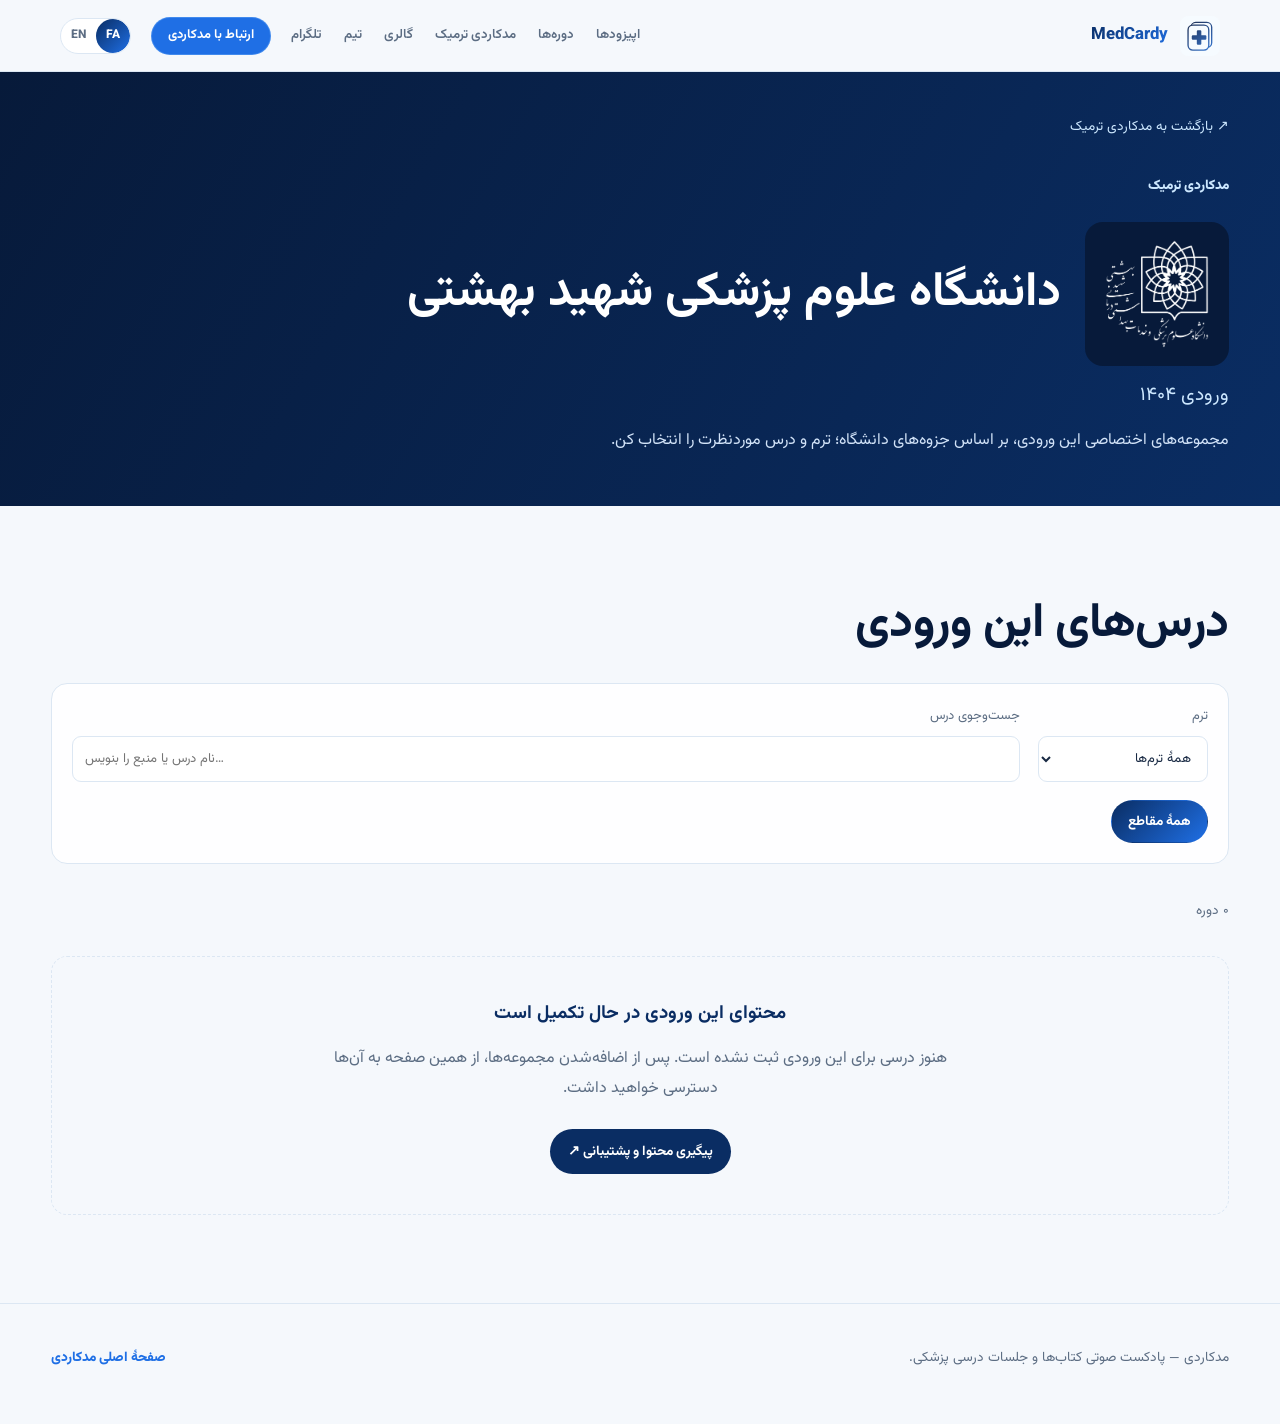
==== commit b6fc72d2: "Logo" ====
--- a/termic-beheshti-1404.html
+++ b/termic-beheshti-1404.html
@@ -3,13 +3,13 @@
 <meta charset="utf-8"><meta name="viewport" content="width=device-width, initial-scale=1">
 <meta name="description" content="مدکاردی ترمیک؛ صفحهٔ اختصاصی ورودی ۱۴۰۴ دانشگاه علوم پزشکی شهید بهشتی.">
 <meta name="theme-color" content="#0a2d63"><title>مدکاردی ترمیک | شهید بهشتی، ورودی ۱۴۰۴</title>
-<link rel="icon" href="assets/medcardy-logo.svg?v=termic-1" type="image/svg+xml">
+<link rel="icon" href="assets/medcardy-logo.svg?v=termic-2" type="image/svg+xml">
 <link rel="preconnect" href="https://fonts.googleapis.com"><link rel="preconnect" href="https://fonts.gstatic.com" crossorigin><link rel="stylesheet" href="https://fonts.googleapis.com/css2?family=Vazirmatn:wght@400;500;600;700;800;900&family=Inter:wght@400;500;600;700;800;900&display=swap">
-<link rel="stylesheet" href="styles.css?v=termic-1"></head><body>
+<link rel="stylesheet" href="styles.css?v=termic-3"></head><body>
 <a class="skip-link" href="#termic-courses" data-i18n="skip">رفتن به محتوا</a>
     <header class="site-header" aria-label="Site header" data-i18n-aria-label="labels.siteHeader">
       <a class="brand" href="index.html#top" aria-label="MedCardy Podcast home" data-i18n-aria-label="labels.home">
-        <img src="assets/medcardy-logo.svg?v=termic-1" alt="" width="40" height="40">
+        <img src="assets/medcardy-logo.svg?v=termic-2" alt="" width="40" height="40">
         <span>MedCardy</span>
       </a>
       <div class="header-actions">
@@ -29,7 +29,7 @@
       </div>
     </header>
 <main class="termic-page">
-<section class="termic-intro"><a class="termic-back" href="index.html#termic" data-i18n="termic.back">↗ بازگشت به مدکاردی ترمیک</a><p class="eyebrow" data-i18n="termic.nav">مدکاردی ترمیک</p><h1 data-i18n="termic.university">دانشگاه علوم پزشکی شهید بهشتی</h1><p class="termic-intro-cohort" data-i18n="termic.cohort">ورودی ۱۴۰۴</p><p class="termic-intro-copy" data-i18n="termic.pageDescription">مجموعه‌های اختصاصی این ورودی، بر اساس جزوه‌های دانشگاه؛ ترم و درس موردنظرت را انتخاب کن.</p></section>
+<section class="termic-intro"><a class="termic-back" href="index.html#termic" data-i18n="termic.back">↗ بازگشت به مدکاردی ترمیک</a><p class="eyebrow" data-i18n="termic.nav">مدکاردی ترمیک</p><div class="termic-university-identity"><div class="university-logo-frame"><img src="assets/sbmu-logo.png" alt="نشان دانشگاه علوم پزشکی شهید بهشتی" width="128" height="128" data-i18n-alt="termic.logoAlt"></div><h1 data-i18n="termic.university">دانشگاه علوم پزشکی شهید بهشتی</h1></div><p class="termic-intro-cohort" data-i18n="termic.cohort">ورودی ۱۴۰۴</p><p class="termic-intro-copy" data-i18n="termic.pageDescription">مجموعه‌های اختصاصی این ورودی، بر اساس جزوه‌های دانشگاه؛ ترم و درس موردنظرت را انتخاب کن.</p></section>
 <section class="archive-section" id="termic-courses" aria-labelledby="termic-courses-title">
 <div class="section-heading"><h2 id="termic-courses-title" data-i18n="termic.coursesTitle">درس‌های این ورودی</h2></div>
 <div class="termic-tools"><div class="termic-inputs"><label><span data-i18n="termic.semester">ترم</span><select id="termic-semester"></select></label><label class="termic-search-label"><span data-i18n="termic.search">جست‌وجوی درس</span><input id="termic-search" type="search" autocomplete="off" dir="auto"></label></div><div class="filters" id="termic-category" role="group" aria-label="مقطع"></div></div>
@@ -39,5 +39,5 @@
 <noscript><p>برای فیلترکردن درس‌ها جاوااسکریپت را فعال کنید. <a href="https://t.me/MedCardy_Service">پشتیبانی مدکاردی</a></p></noscript>
 </section></main>
 <footer class="site-footer"><p data-i18n="footer.text">مدکاردی — پادکست صوتی کتاب‌ها و جلسات درسی پزشکی.</p><a href="index.html" data-i18n="termic.home">صفحهٔ اصلی مدکاردی</a></footer>
-<script src="script.js?v=termic-1"></script><script src="termic-data.js?v=termic-1"></script><script src="termic.js?v=termic-1"></script>
+<script src="script.js?v=termic-3"></script><script src="termic-data.js?v=termic-2"></script><script src="termic.js?v=termic-2"></script>
 </body></html>
--- a/styles.css
+++ b/styles.css
@@ -1191,3 +1191,18 @@
 .termic-empty p { margin: 12px auto 24px; max-width: 620px; color: var(--muted); line-height: 1.9; }
 @media(max-width:760px) { .termic-cohort { flex-wrap: wrap; padding: 22px; gap: 16px; } .termic-cohort-copy { flex-basis: calc(100% - 90px); } .termic-cohort .termic-open { width: 100%; } .termic-inputs { flex-direction: column; } .termic-inputs select { min-width: 0; } }
 .termic-page .termic-intro .eyebrow { color: #cde8ff; }
+.termic-directory-tools .termic-inputs { margin-bottom: 0; }
+.termic-directory-tools label { flex: 1; }
+.termic-symbol img { width: 100%; height: 100%; object-fit: contain; background: #fff; border-radius: 12px; }
+.termic-directory-empty { padding: 28px; border: 1px dashed var(--line); border-radius: 14px; color: var(--muted); }
+/* Original white university mark, preserved in full on a navy surface. */
+.university-logo-frame { display: grid; place-items: center; width: 144px; height: 144px; padding: 12px; border-radius: 18px; background: var(--navy-950); flex-shrink: 0; }
+.university-logo-frame img, .termic-symbol.university-logo-frame img { display: block; width: 100%; height: 100%; object-fit: contain; background: transparent; border-radius: 0; }
+.termic-symbol.university-logo-frame { width: 104px; height: 104px; padding: 8px; background: var(--navy-950); }
+.termic-university-identity { display: flex; align-items: center; gap: 24px; margin-top: 10px; }
+@media (max-width:760px) {
+  .termic-cohort-copy { flex-basis: calc(100% - 125px); }
+  .termic-university-identity { flex-direction: column; align-items: flex-start; gap: 18px; }
+  .termic-university-identity .university-logo-frame { width: 128px; height: 128px; }
+}
+@media (max-width:380px) { .termic-cohort-copy { flex-basis: 100%; } }
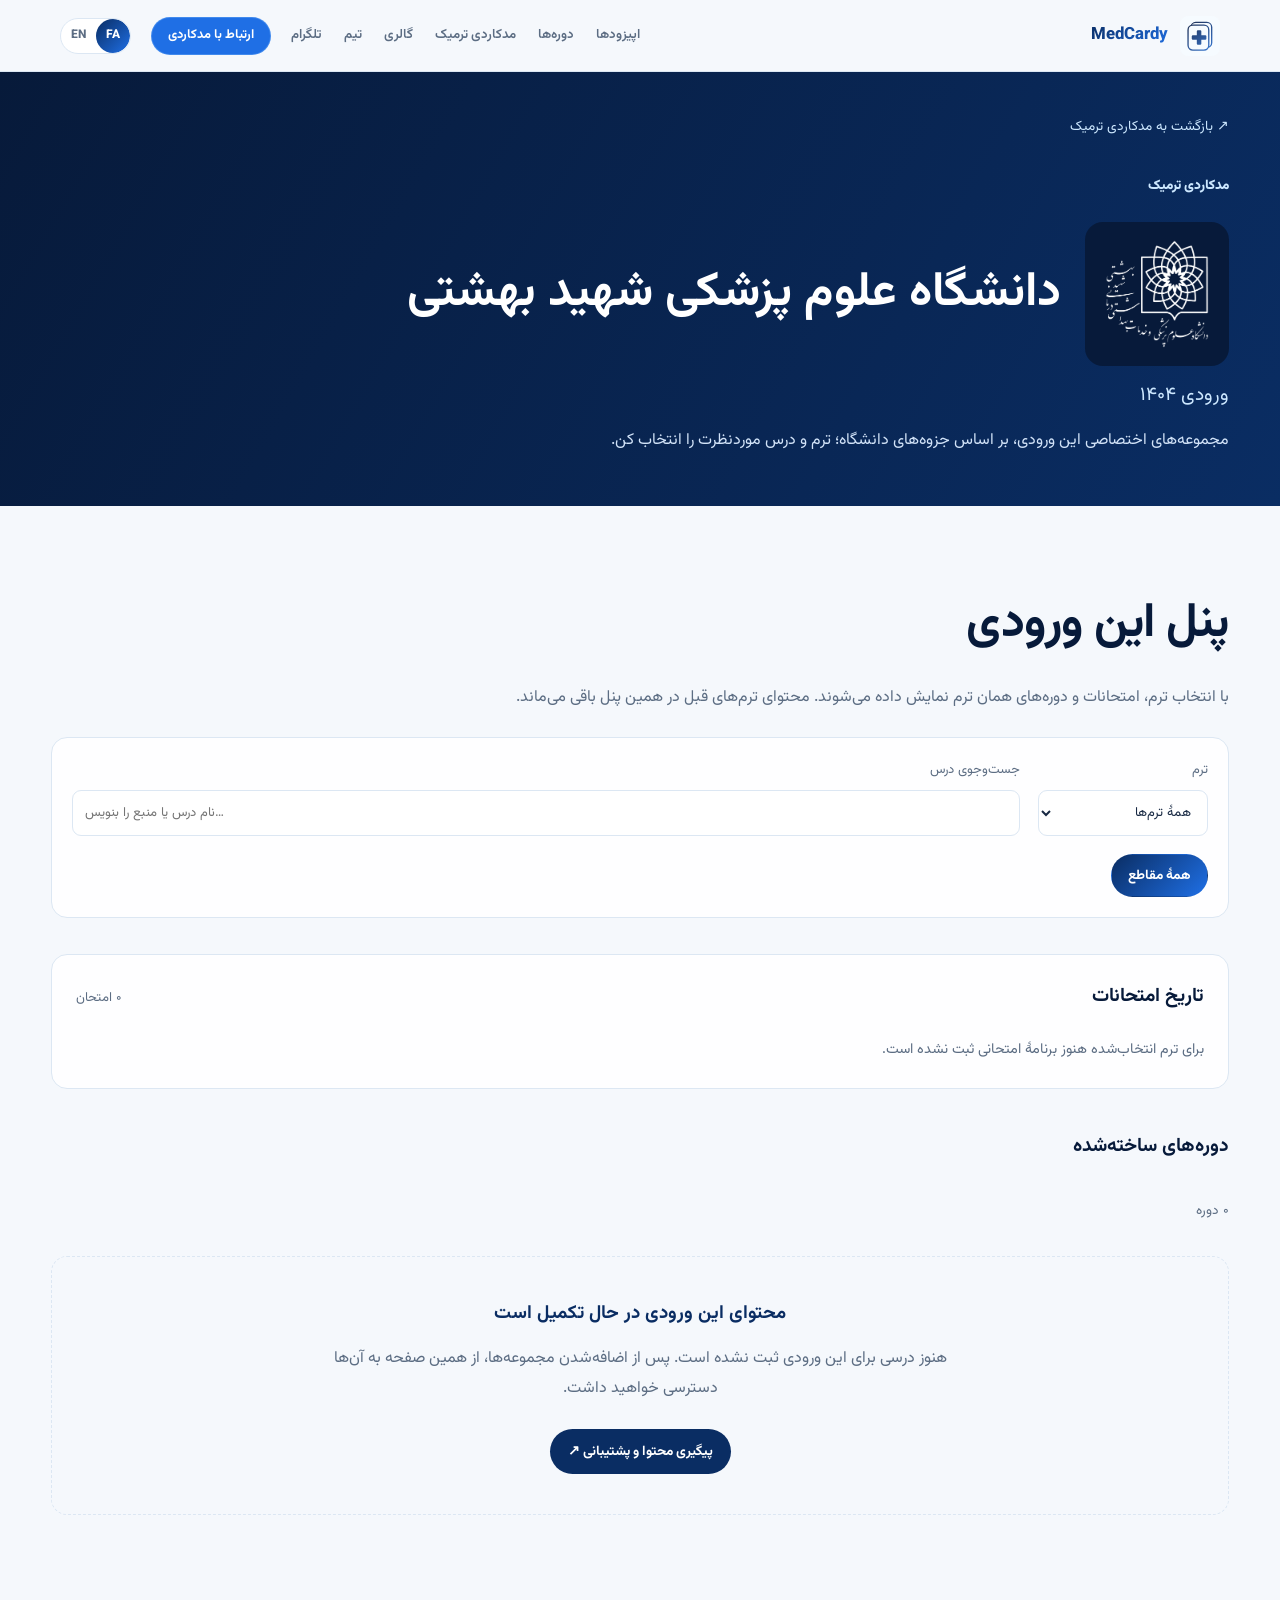
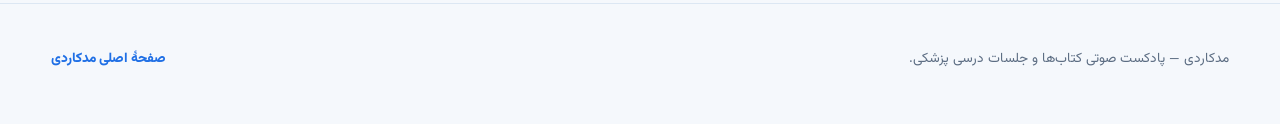
==== commit d650f10b: "Termic" ====
--- a/termic-beheshti-1404.html
+++ b/termic-beheshti-1404.html
@@ -3,13 +3,13 @@
 <meta charset="utf-8"><meta name="viewport" content="width=device-width, initial-scale=1">
 <meta name="description" content="مدکاردی ترمیک؛ صفحهٔ اختصاصی ورودی ۱۴۰۴ دانشگاه علوم پزشکی شهید بهشتی.">
 <meta name="theme-color" content="#0a2d63"><title>مدکاردی ترمیک | شهید بهشتی، ورودی ۱۴۰۴</title>
-<link rel="icon" href="assets/medcardy-logo.svg?v=termic-2" type="image/svg+xml">
+<link rel="icon" href="assets/medcardy-logo.svg?v=termic-4" type="image/svg+xml">
 <link rel="preconnect" href="https://fonts.googleapis.com"><link rel="preconnect" href="https://fonts.gstatic.com" crossorigin><link rel="stylesheet" href="https://fonts.googleapis.com/css2?family=Vazirmatn:wght@400;500;600;700;800;900&family=Inter:wght@400;500;600;700;800;900&display=swap">
-<link rel="stylesheet" href="styles.css?v=termic-3"></head><body>
+<link rel="stylesheet" href="styles.css?v=termic-4"></head><body>
 <a class="skip-link" href="#termic-courses" data-i18n="skip">رفتن به محتوا</a>
     <header class="site-header" aria-label="Site header" data-i18n-aria-label="labels.siteHeader">
       <a class="brand" href="index.html#top" aria-label="MedCardy Podcast home" data-i18n-aria-label="labels.home">
-        <img src="assets/medcardy-logo.svg?v=termic-2" alt="" width="40" height="40">
+        <img src="assets/medcardy-logo.svg?v=termic-4" alt="" width="40" height="40">
         <span>MedCardy</span>
       </a>
       <div class="header-actions">
@@ -29,15 +29,18 @@
       </div>
     </header>
 <main class="termic-page">
-<section class="termic-intro"><a class="termic-back" href="index.html#termic" data-i18n="termic.back">↗ بازگشت به مدکاردی ترمیک</a><p class="eyebrow" data-i18n="termic.nav">مدکاردی ترمیک</p><div class="termic-university-identity"><div class="university-logo-frame"><img src="assets/sbmu-logo.png" alt="نشان دانشگاه علوم پزشکی شهید بهشتی" width="128" height="128" data-i18n-alt="termic.logoAlt"></div><h1 data-i18n="termic.university">دانشگاه علوم پزشکی شهید بهشتی</h1></div><p class="termic-intro-cohort" data-i18n="termic.cohort">ورودی ۱۴۰۴</p><p class="termic-intro-copy" data-i18n="termic.pageDescription">مجموعه‌های اختصاصی این ورودی، بر اساس جزوه‌های دانشگاه؛ ترم و درس موردنظرت را انتخاب کن.</p></section>
+<section class="termic-intro"><a class="termic-back" href="index.html#termic" data-i18n="termic.back">↗ بازگشت به مدکاردی ترمیک</a><p class="eyebrow" data-i18n="termic.nav">مدکاردی ترمیک</p><div class="termic-university-identity"><div class="university-logo-frame"><img src="assets/sbmu-logo.png?v=1" alt="نشان دانشگاه علوم پزشکی شهید بهشتی" width="128" height="128" data-i18n-alt="termic.logoAlt"></div><h1 data-i18n="termic.university">دانشگاه علوم پزشکی شهید بهشتی</h1></div><p class="termic-intro-cohort" data-i18n="termic.cohort">ورودی ۱۴۰۴</p><p class="termic-intro-copy" data-i18n="termic.pageDescription">مجموعه‌های اختصاصی این ورودی، بر اساس جزوه‌های دانشگاه؛ ترم و درس موردنظرت را انتخاب کن.</p></section>
 <section class="archive-section" id="termic-courses" aria-labelledby="termic-courses-title">
-<div class="section-heading"><h2 id="termic-courses-title" data-i18n="termic.coursesTitle">درس‌های این ورودی</h2></div>
+<div class="section-heading"><h2 id="termic-courses-title" data-i18n="termic.panelTitle">پنل این ورودی</h2></div>
+<p class="termic-semester-note" data-i18n="termic.semesterNote">با انتخاب ترم، امتحانات و دوره‌های همان ترم نمایش داده می‌شوند. محتوای ترم‌های قبل در همین پنل باقی می‌ماند.</p>
 <div class="termic-tools"><div class="termic-inputs"><label><span data-i18n="termic.semester">ترم</span><select id="termic-semester"></select></label><label class="termic-search-label"><span data-i18n="termic.search">جست‌وجوی درس</span><input id="termic-search" type="search" autocomplete="off" dir="auto"></label></div><div class="filters" id="termic-category" role="group" aria-label="مقطع"></div></div>
+<section class="termic-exams" aria-labelledby="termic-exams-title"><div class="termic-subheading"><h3 id="termic-exams-title" data-i18n="termic.examsTitle">تاریخ امتحانات</h3><p id="termic-exam-count" role="status"></p></div><div class="termic-exam-list" id="termic-exam-list"></div><p class="termic-exam-empty" id="termic-exam-empty" data-i18n="termic.examsEmpty">برای این ترم هنوز برنامهٔ امتحانی ثبت نشده است.</p></section>
+<h3 class="termic-course-heading" data-i18n="termic.madeCourses">دوره‌های ساخته‌شده</h3>
 <div class="termic-result-row"><p id="termic-count" role="status"></p><button id="termic-reset" class="filter-button" type="button" hidden data-i18n="termic.clear">پاک کردن فیلترها</button></div>
 <div class="archive-grid" id="termic-grid"></div>
 <div class="termic-empty" id="termic-empty"><h3 id="termic-empty-title"></h3><p id="termic-empty-copy"></p><a class="termic-open" href="https://t.me/MedCardy_Service" data-i18n="termic.support">پیگیری محتوا و پشتیبانی ↗</a></div>
 <noscript><p>برای فیلترکردن درس‌ها جاوااسکریپت را فعال کنید. <a href="https://t.me/MedCardy_Service">پشتیبانی مدکاردی</a></p></noscript>
 </section></main>
 <footer class="site-footer"><p data-i18n="footer.text">مدکاردی — پادکست صوتی کتاب‌ها و جلسات درسی پزشکی.</p><a href="index.html" data-i18n="termic.home">صفحهٔ اصلی مدکاردی</a></footer>
-<script src="script.js?v=termic-3"></script><script src="termic-data.js?v=termic-2"></script><script src="termic.js?v=termic-2"></script>
+<script src="script.js?v=termic-4"></script><script src="termic-data.js?v=termic-4"></script><script src="termic.js?v=termic-4"></script>
 </body></html>
--- a/styles.css
+++ b/styles.css
@@ -1206,3 +1206,18 @@
   .termic-university-identity .university-logo-frame { width: 128px; height: 128px; }
 }
 @media (max-width:380px) { .termic-cohort-copy { flex-basis: 100%; } }
+.cohort-university-logo { width: 104px; height: 104px; padding: 8px; }
+.termic-semester-note { color: var(--muted); line-height: 1.9; max-width: 850px; margin: 0 0 24px; }
+.termic-exams { margin-top: 36px; padding: 24px; background: rgba(255,255,255,.88); border: 1px solid var(--line); border-radius: 16px; }
+.termic-subheading { display: flex; justify-content: space-between; align-items: baseline; gap: 16px; flex-wrap: wrap; }
+.termic-subheading h3, .termic-course-heading { margin: 0; color: var(--navy-950); font-size: 1.2rem; }
+.termic-subheading p { margin: 0; color: var(--muted); font-size: .82rem; }
+.termic-exam-empty { margin: 22px 0 0; color: var(--muted); font-size: .9rem; }
+.termic-exam-list { display: grid; gap: 12px; }
+.termic-exam { display: flex; justify-content: space-between; align-items: center; gap: 20px; padding: 18px; margin-top: 12px; border-radius: 12px; background: var(--blue-50); border: 1px solid var(--line); }
+.termic-exam h4 { margin: 0 0 6px; font-size: 1rem; color: var(--navy-950); }
+.termic-exam span { font-size: .8rem; color: var(--muted); }
+.termic-exam-date { display: flex; flex-direction: column; gap: 6px; text-align: end; }
+.termic-exam-date strong { font-size: .9rem; color: var(--navy-900); }
+.termic-course-heading { margin-top: 40px; }
+@media(max-width:600px) { .termic-exams { padding: 20px; } .termic-exam { flex-direction: column; align-items: stretch; gap: 12px; } .termic-exam-date { text-align: start; } }
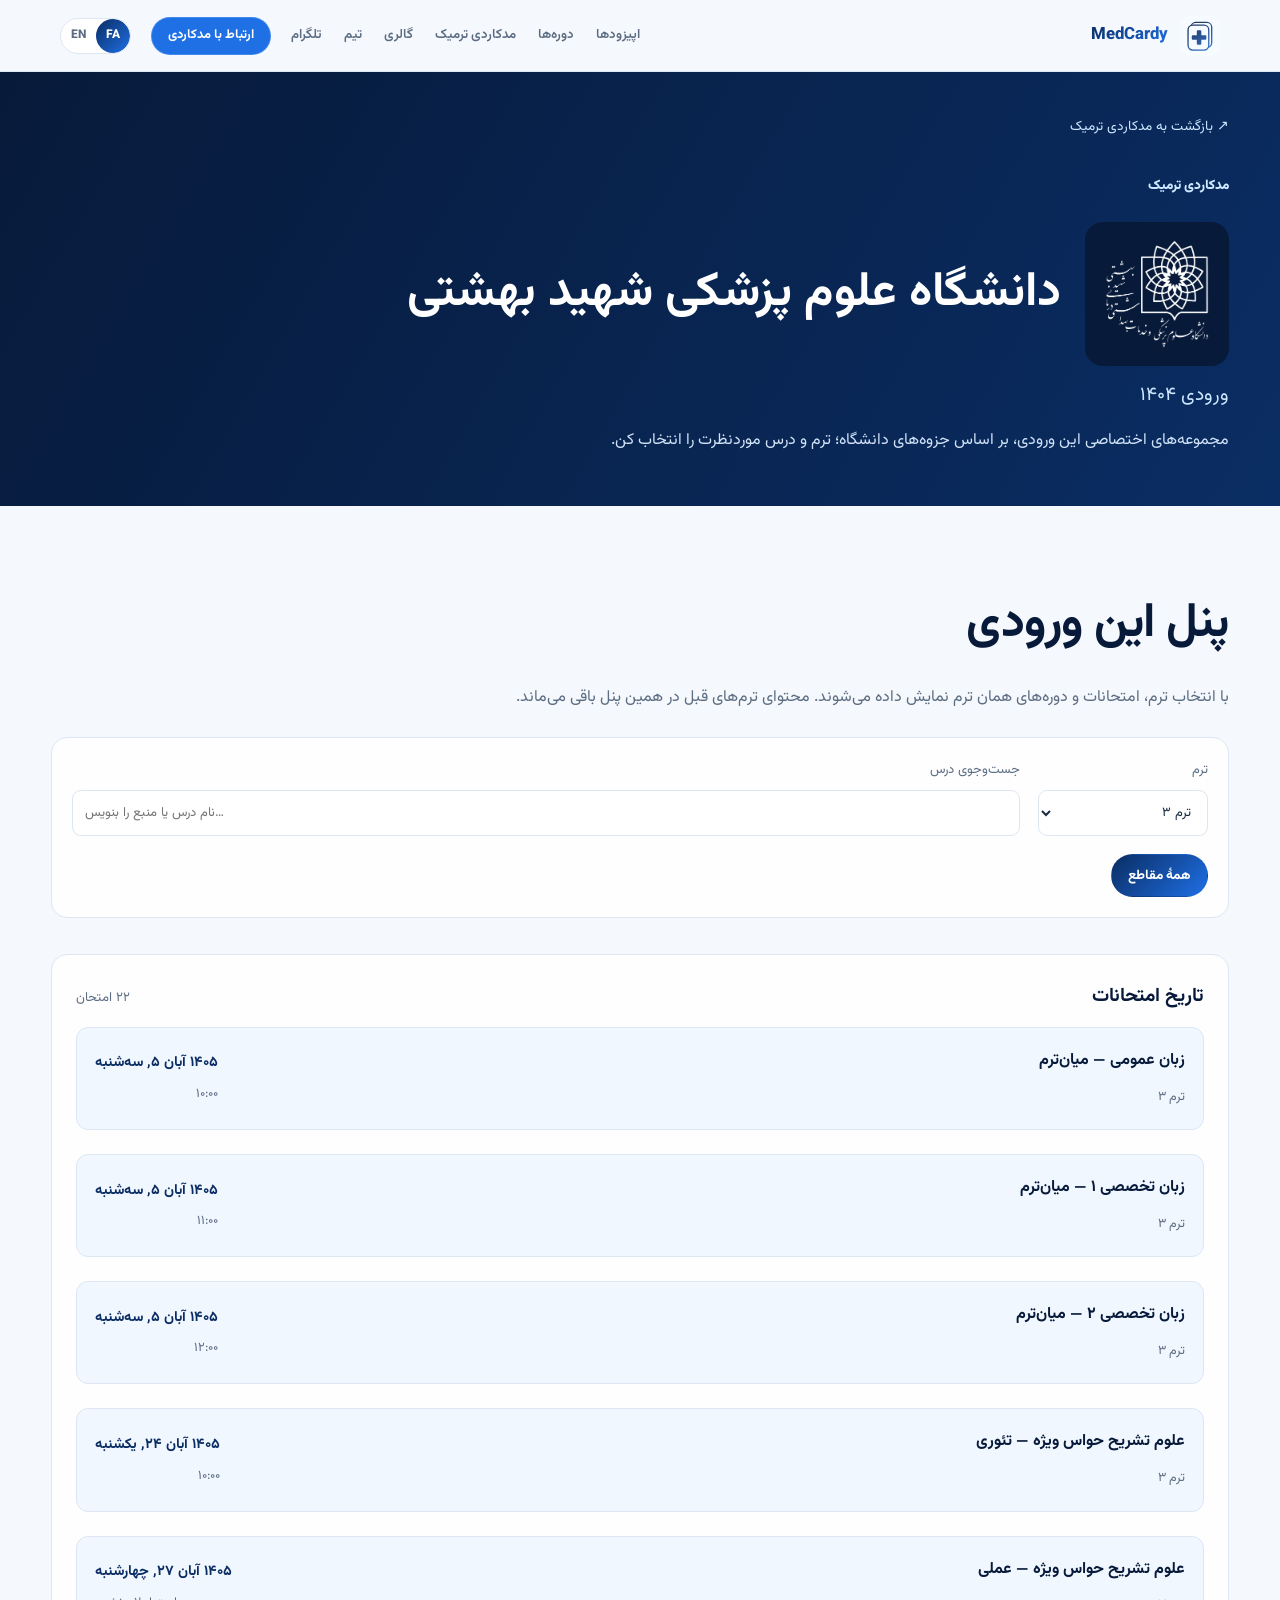
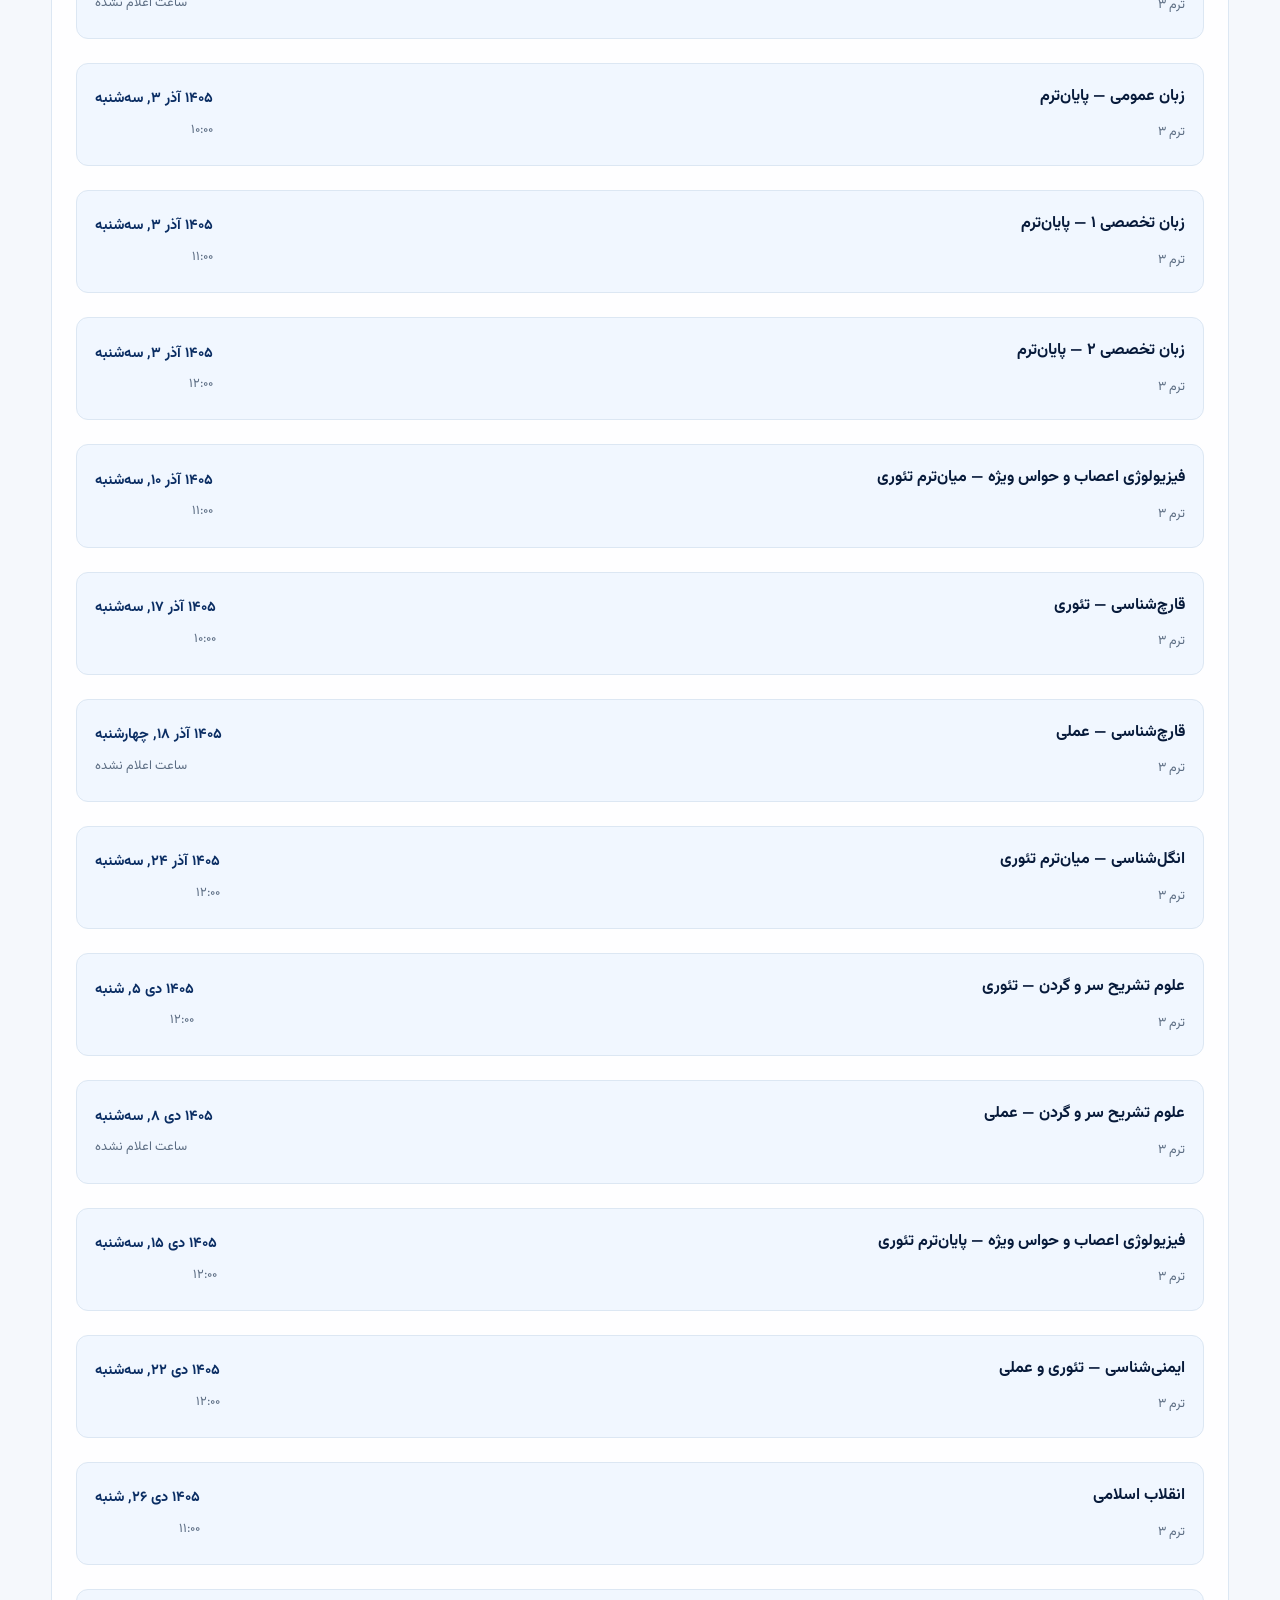
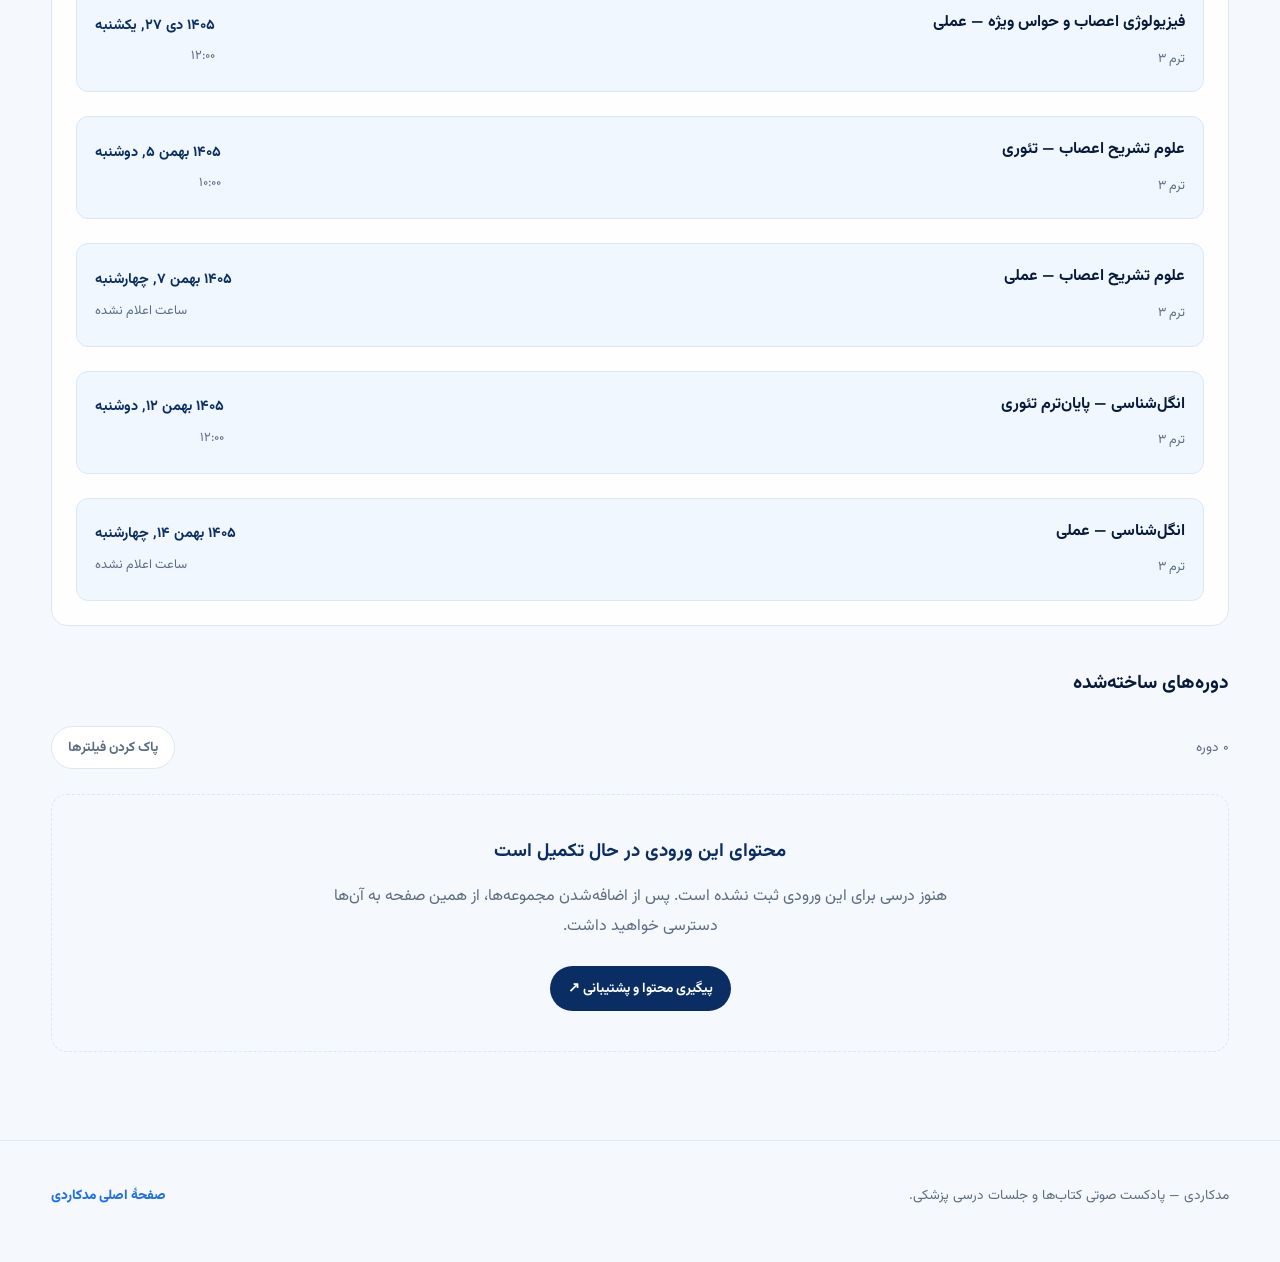
==== commit 0428eca6: "Exams" ====
--- a/termic-beheshti-1404.html
+++ b/termic-beheshti-1404.html
@@ -3,13 +3,13 @@
 <meta charset="utf-8"><meta name="viewport" content="width=device-width, initial-scale=1">
 <meta name="description" content="مدکاردی ترمیک؛ صفحهٔ اختصاصی ورودی ۱۴۰۴ دانشگاه علوم پزشکی شهید بهشتی.">
 <meta name="theme-color" content="#0a2d63"><title>مدکاردی ترمیک | شهید بهشتی، ورودی ۱۴۰۴</title>
-<link rel="icon" href="assets/medcardy-logo.svg?v=termic-4" type="image/svg+xml">
+<link rel="icon" href="assets/medcardy-logo.svg?v=termic-5" type="image/svg+xml">
 <link rel="preconnect" href="https://fonts.googleapis.com"><link rel="preconnect" href="https://fonts.gstatic.com" crossorigin><link rel="stylesheet" href="https://fonts.googleapis.com/css2?family=Vazirmatn:wght@400;500;600;700;800;900&family=Inter:wght@400;500;600;700;800;900&display=swap">
-<link rel="stylesheet" href="styles.css?v=termic-4"></head><body>
+<link rel="stylesheet" href="styles.css?v=termic-5"></head><body>
 <a class="skip-link" href="#termic-courses" data-i18n="skip">رفتن به محتوا</a>
     <header class="site-header" aria-label="Site header" data-i18n-aria-label="labels.siteHeader">
       <a class="brand" href="index.html#top" aria-label="MedCardy Podcast home" data-i18n-aria-label="labels.home">
-        <img src="assets/medcardy-logo.svg?v=termic-4" alt="" width="40" height="40">
+        <img src="assets/medcardy-logo.svg?v=termic-5" alt="" width="40" height="40">
         <span>MedCardy</span>
       </a>
       <div class="header-actions">
@@ -42,5 +42,5 @@
 <noscript><p>برای فیلترکردن درس‌ها جاوااسکریپت را فعال کنید. <a href="https://t.me/MedCardy_Service">پشتیبانی مدکاردی</a></p></noscript>
 </section></main>
 <footer class="site-footer"><p data-i18n="footer.text">مدکاردی — پادکست صوتی کتاب‌ها و جلسات درسی پزشکی.</p><a href="index.html" data-i18n="termic.home">صفحهٔ اصلی مدکاردی</a></footer>
-<script src="script.js?v=termic-4"></script><script src="termic-data.js?v=termic-4"></script><script src="termic.js?v=termic-4"></script>
+<script src="script.js?v=termic-5"></script><script src="termic-data.js?v=termic-5"></script><script src="termic.js?v=termic-5"></script>
 </body></html>
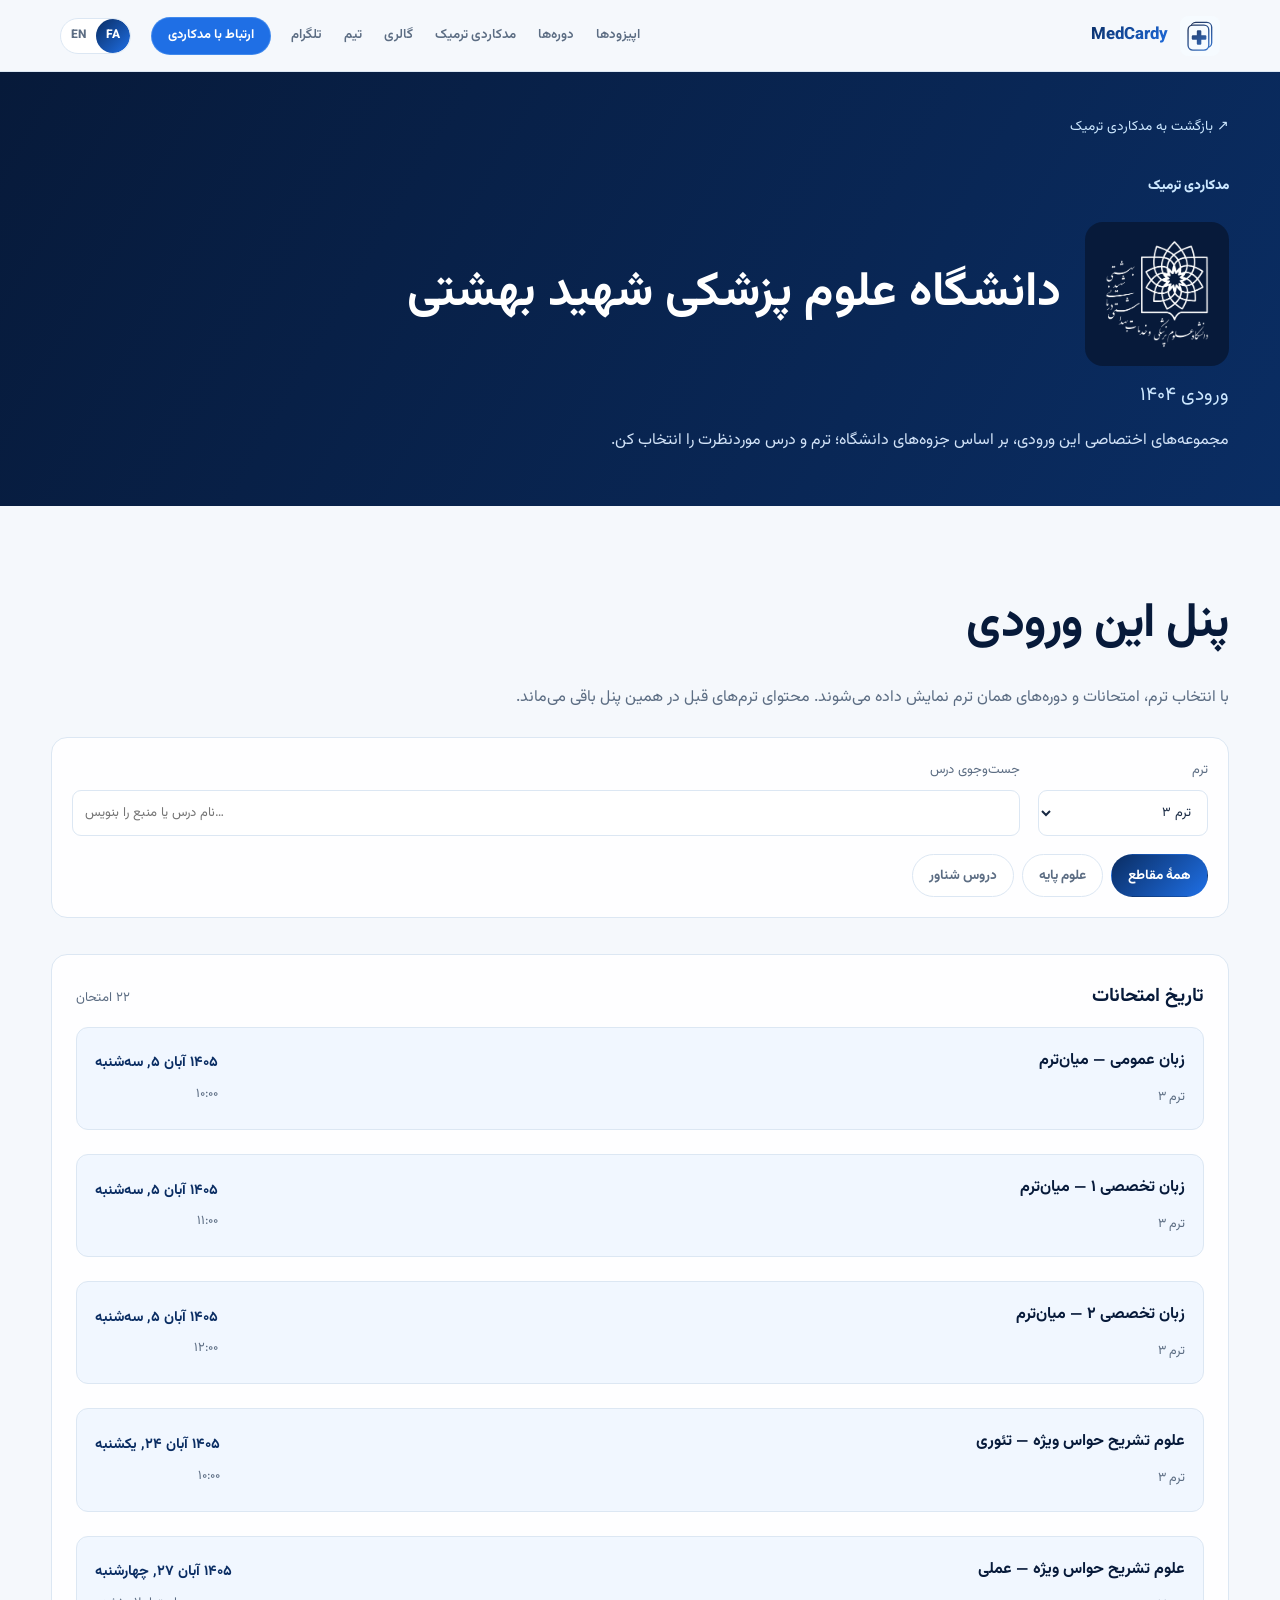
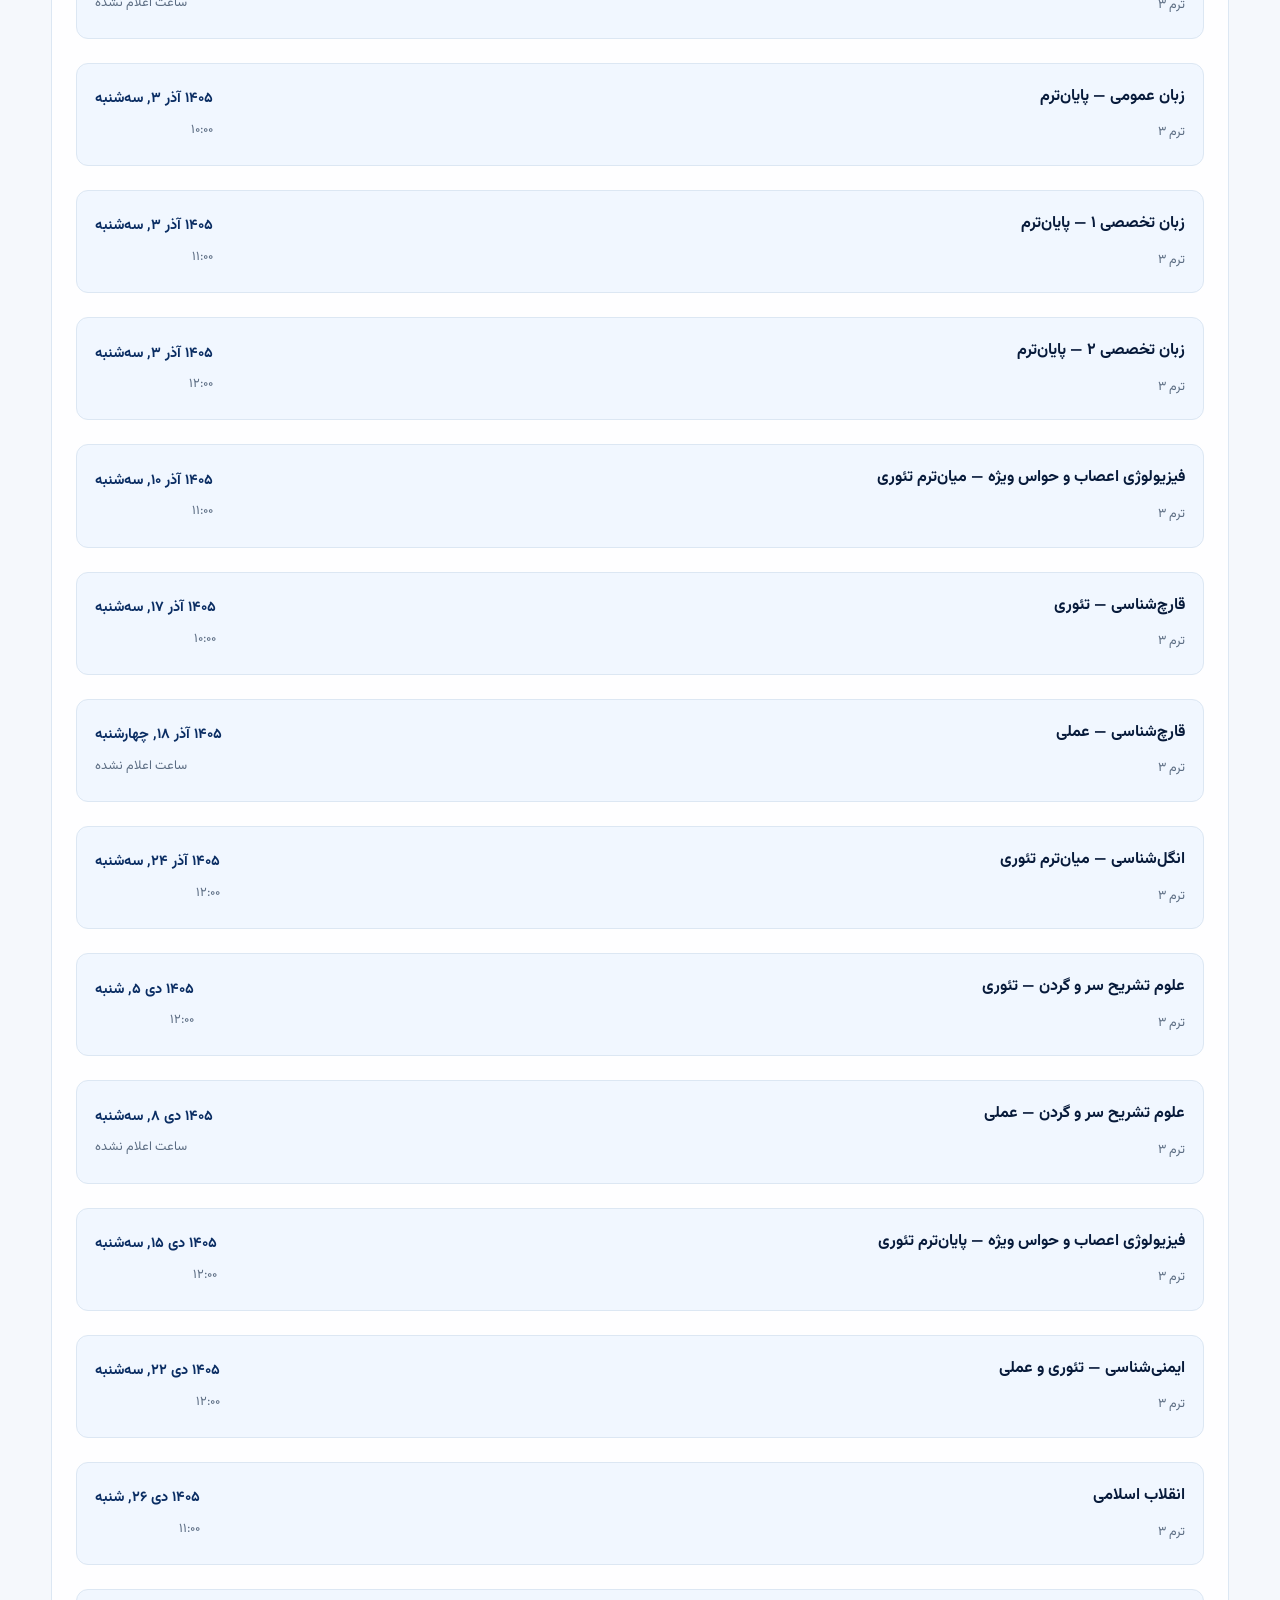
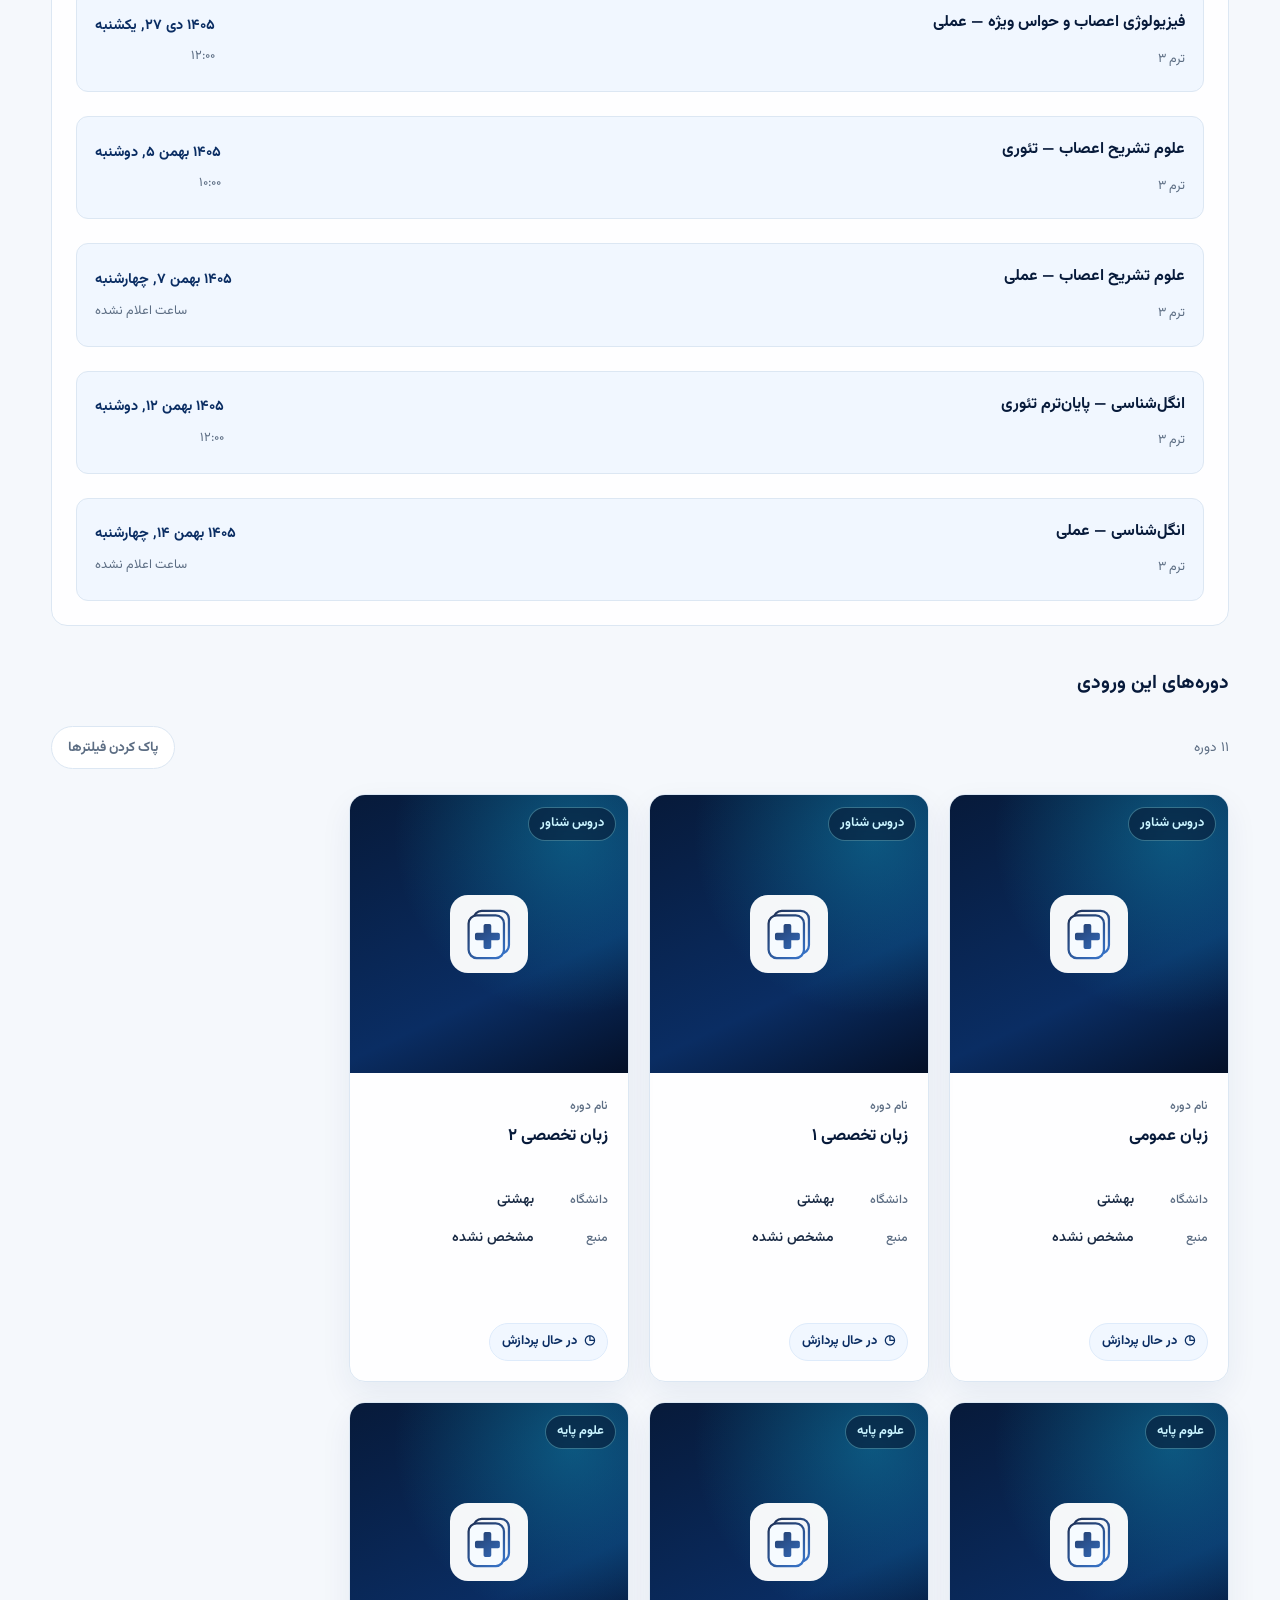
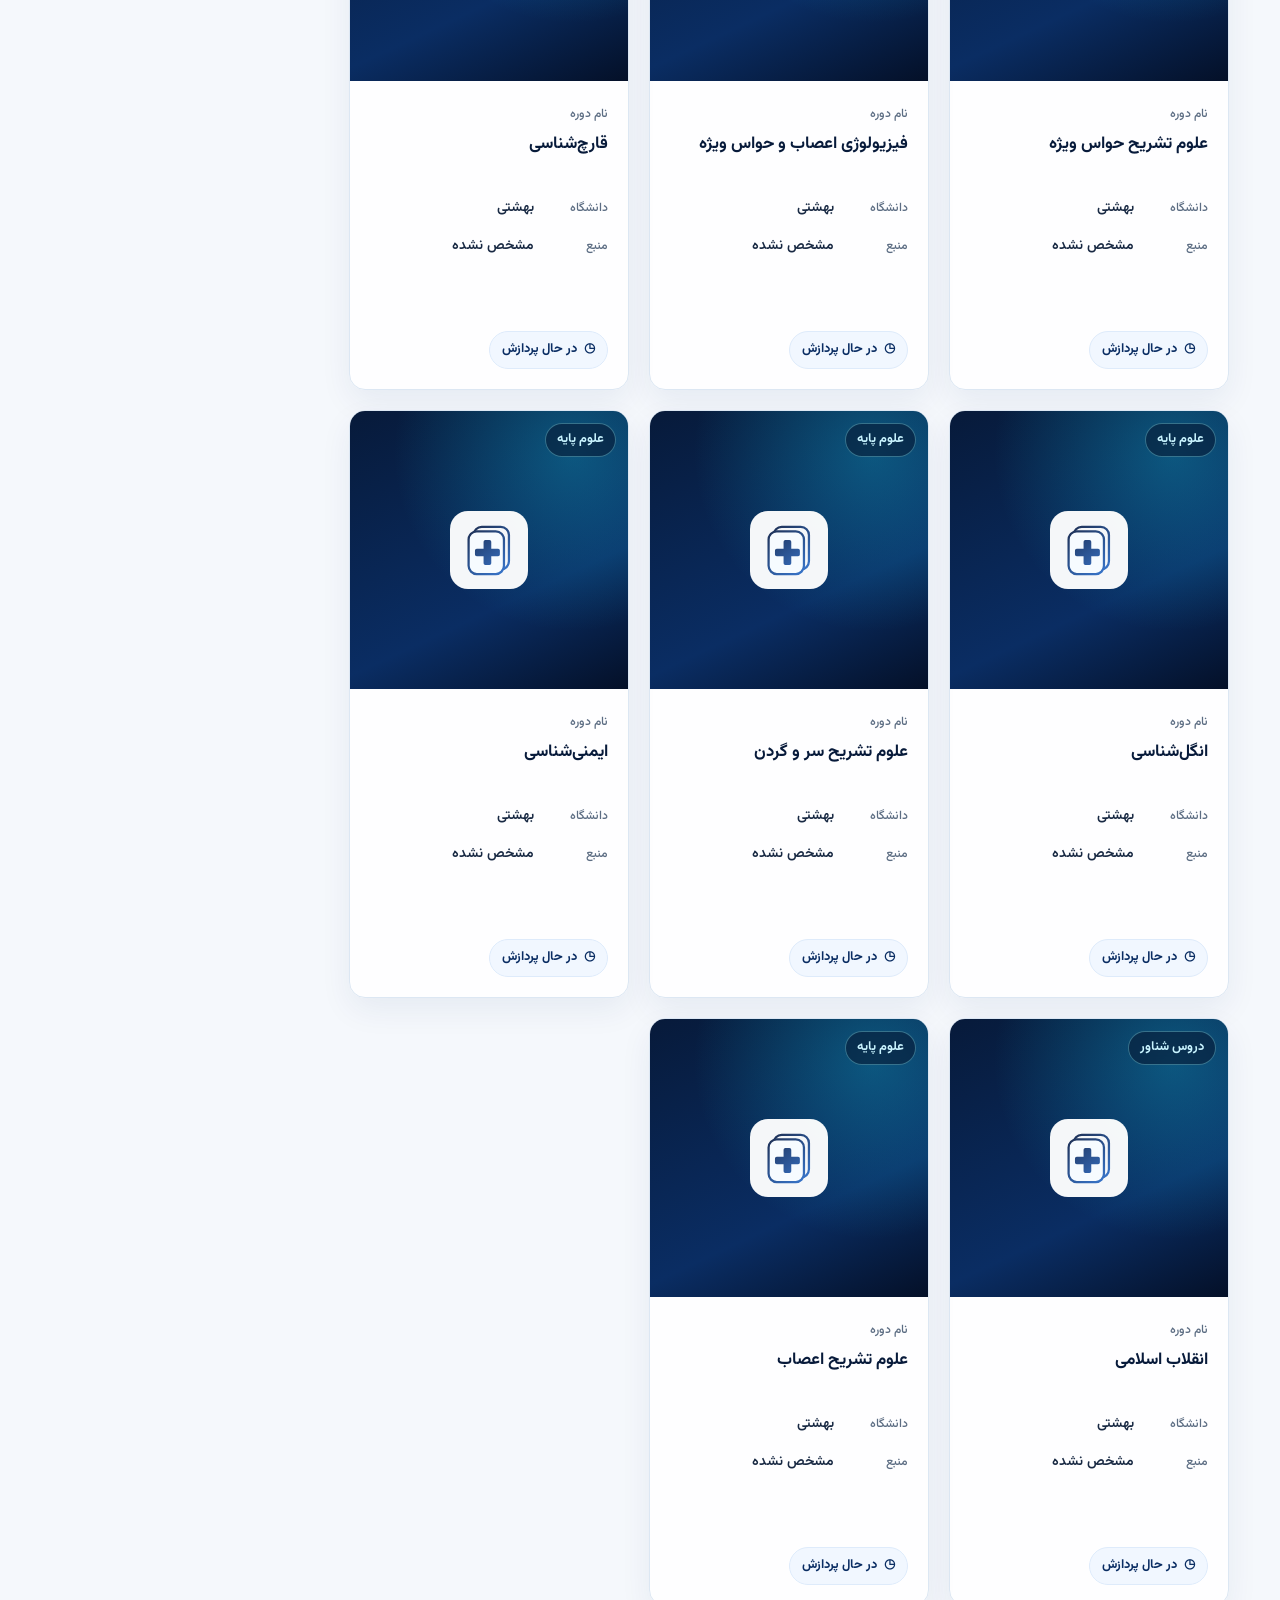
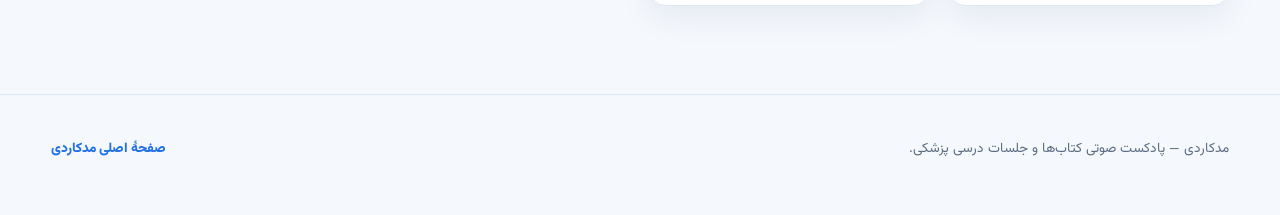
==== commit 8c4590f7: "Termic Card" ====
--- a/termic-beheshti-1404.html
+++ b/termic-beheshti-1404.html
@@ -3,13 +3,13 @@
 <meta charset="utf-8"><meta name="viewport" content="width=device-width, initial-scale=1">
 <meta name="description" content="مدکاردی ترمیک؛ صفحهٔ اختصاصی ورودی ۱۴۰۴ دانشگاه علوم پزشکی شهید بهشتی.">
 <meta name="theme-color" content="#0a2d63"><title>مدکاردی ترمیک | شهید بهشتی، ورودی ۱۴۰۴</title>
-<link rel="icon" href="assets/medcardy-logo.svg?v=termic-5" type="image/svg+xml">
+<link rel="icon" href="assets/medcardy-logo.svg?v=termic-6" type="image/svg+xml">
 <link rel="preconnect" href="https://fonts.googleapis.com"><link rel="preconnect" href="https://fonts.gstatic.com" crossorigin><link rel="stylesheet" href="https://fonts.googleapis.com/css2?family=Vazirmatn:wght@400;500;600;700;800;900&family=Inter:wght@400;500;600;700;800;900&display=swap">
-<link rel="stylesheet" href="styles.css?v=termic-5"></head><body>
+<link rel="stylesheet" href="styles.css?v=termic-6"></head><body>
 <a class="skip-link" href="#termic-courses" data-i18n="skip">رفتن به محتوا</a>
     <header class="site-header" aria-label="Site header" data-i18n-aria-label="labels.siteHeader">
       <a class="brand" href="index.html#top" aria-label="MedCardy Podcast home" data-i18n-aria-label="labels.home">
-        <img src="assets/medcardy-logo.svg?v=termic-5" alt="" width="40" height="40">
+        <img src="assets/medcardy-logo.svg?v=termic-6" alt="" width="40" height="40">
         <span>MedCardy</span>
       </a>
       <div class="header-actions">
@@ -42,5 +42,5 @@
 <noscript><p>برای فیلترکردن درس‌ها جاوااسکریپت را فعال کنید. <a href="https://t.me/MedCardy_Service">پشتیبانی مدکاردی</a></p></noscript>
 </section></main>
 <footer class="site-footer"><p data-i18n="footer.text">مدکاردی — پادکست صوتی کتاب‌ها و جلسات درسی پزشکی.</p><a href="index.html" data-i18n="termic.home">صفحهٔ اصلی مدکاردی</a></footer>
-<script src="script.js?v=termic-5"></script><script src="termic-data.js?v=termic-5"></script><script src="termic.js?v=termic-5"></script>
+<script src="script.js?v=termic-6"></script><script src="termic-data.js?v=termic-6"></script><script src="termic.js?v=termic-6"></script>
 </body></html>
--- a/styles.css
+++ b/styles.css
@@ -1221,3 +1221,6 @@
 .termic-exam-date strong { font-size: .9rem; color: var(--navy-900); }
 .termic-course-heading { margin-top: 40px; }
 @media(max-width:600px) { .termic-exams { padding: 20px; } .termic-exam { flex-direction: column; align-items: stretch; gap: 12px; } .termic-exam-date { text-align: start; } }
+.course-status { display: inline-flex; align-items: center; gap: 7px; padding: 6px 12px; border: 1px solid var(--line); border-radius: 999px; font-size: .8rem; font-weight: 700; }
+.course-status.is-processing { background: var(--blue-50); color: var(--navy-900); border-color: var(--blue-100); }
+.course-status.is-ready { background: var(--blue-100); color: var(--navy-950); border-color: #8ec5ff; }
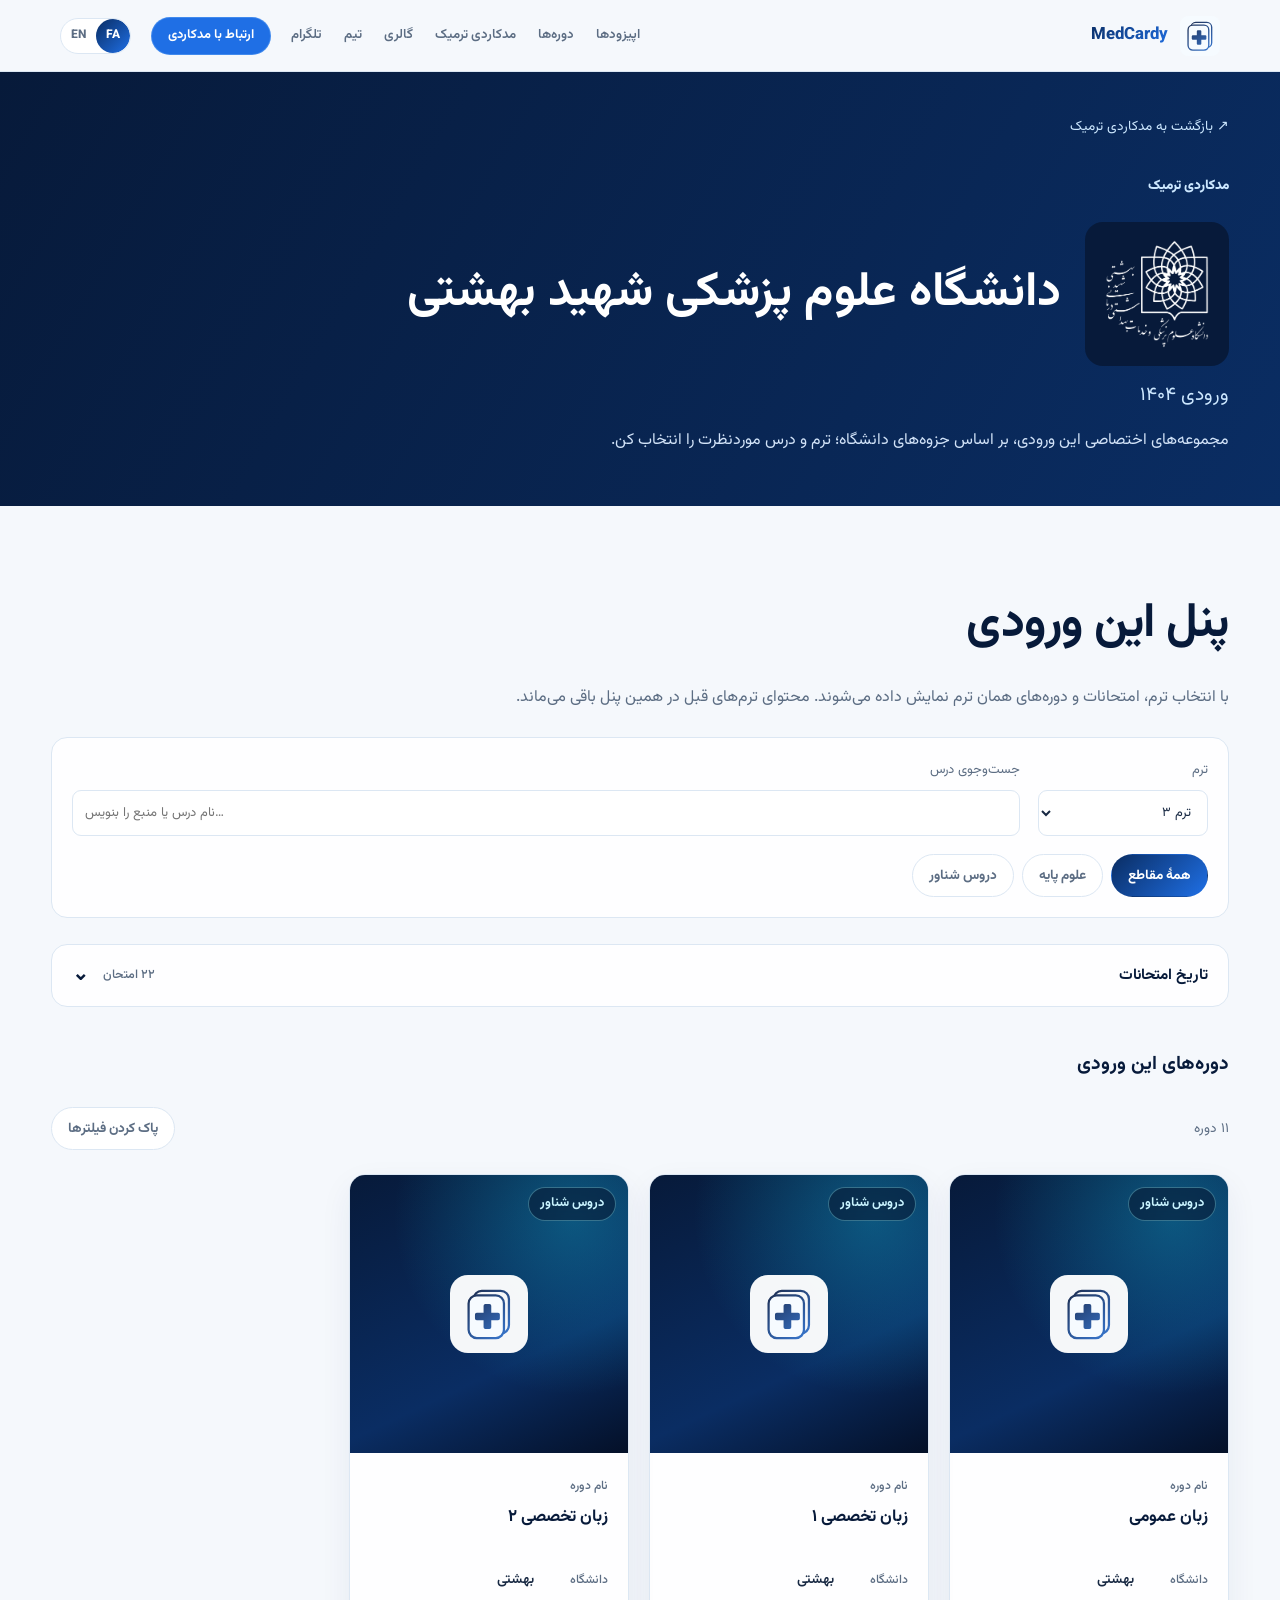
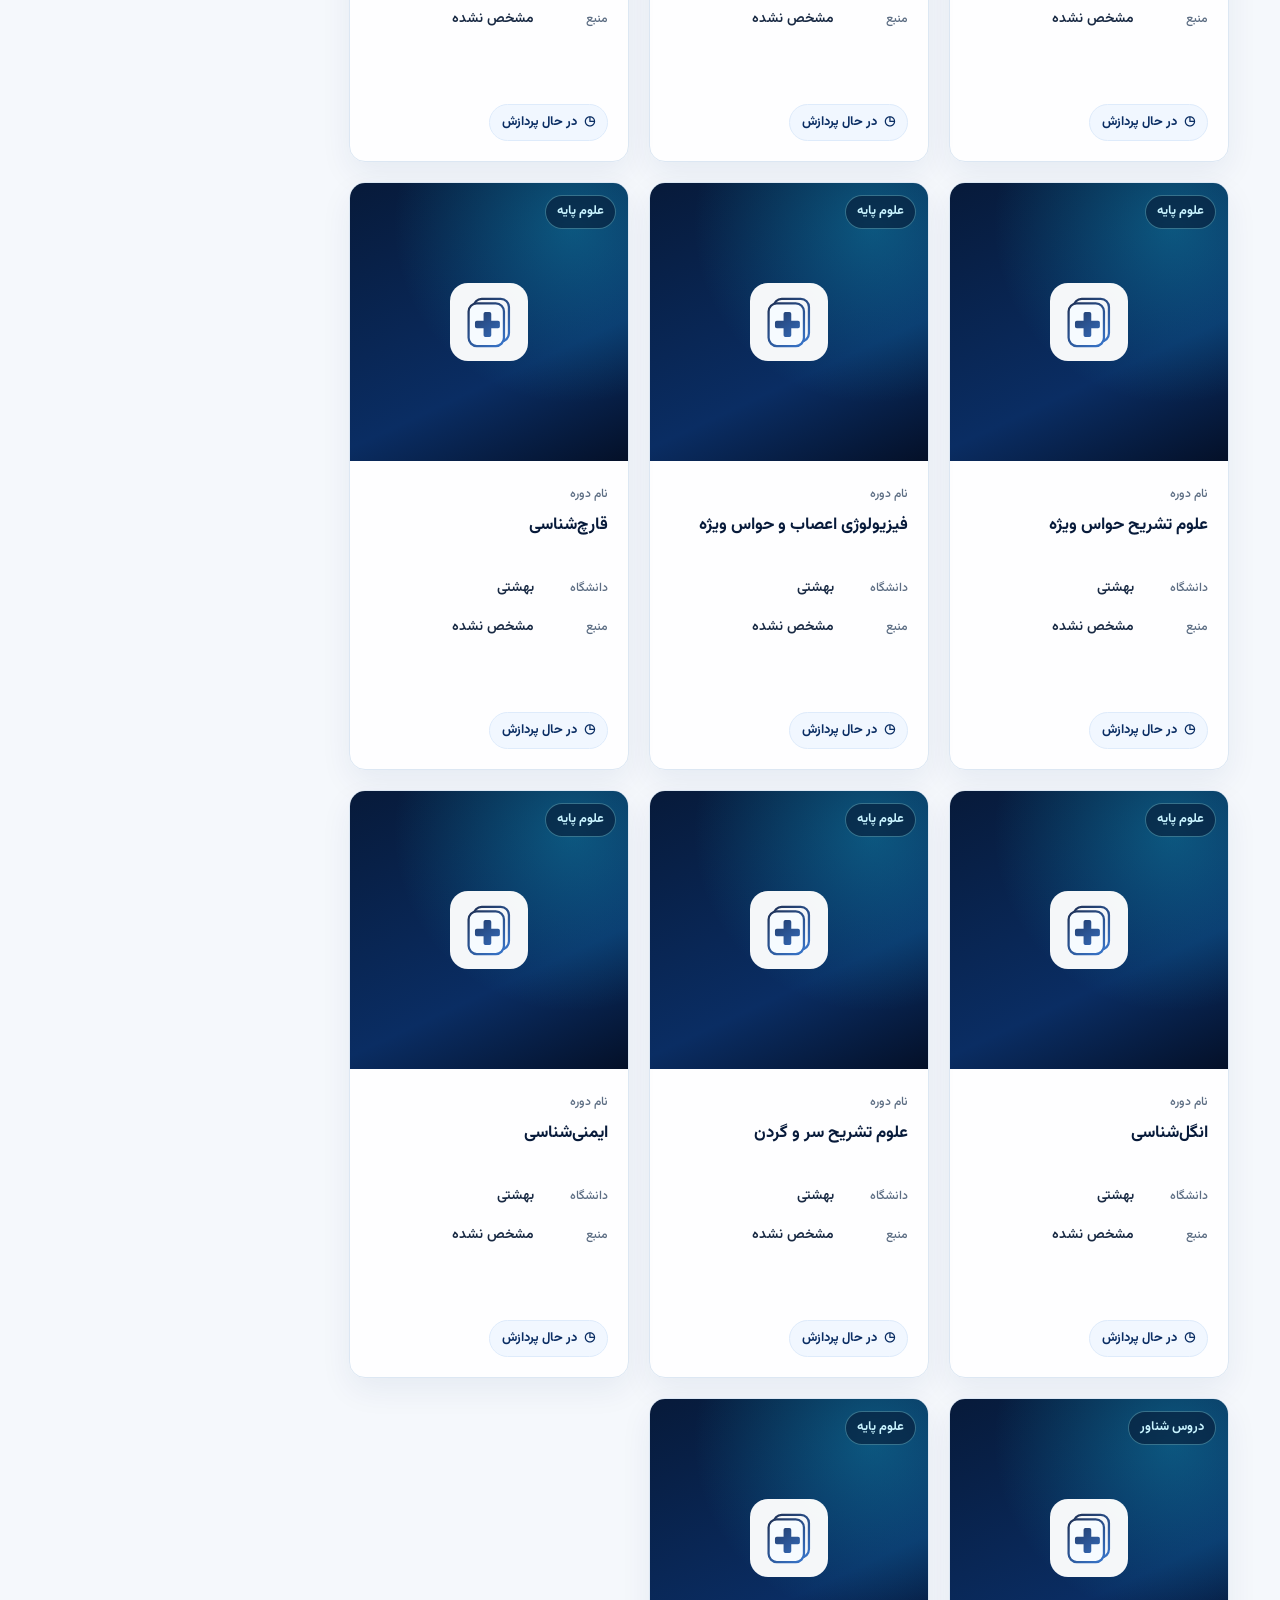
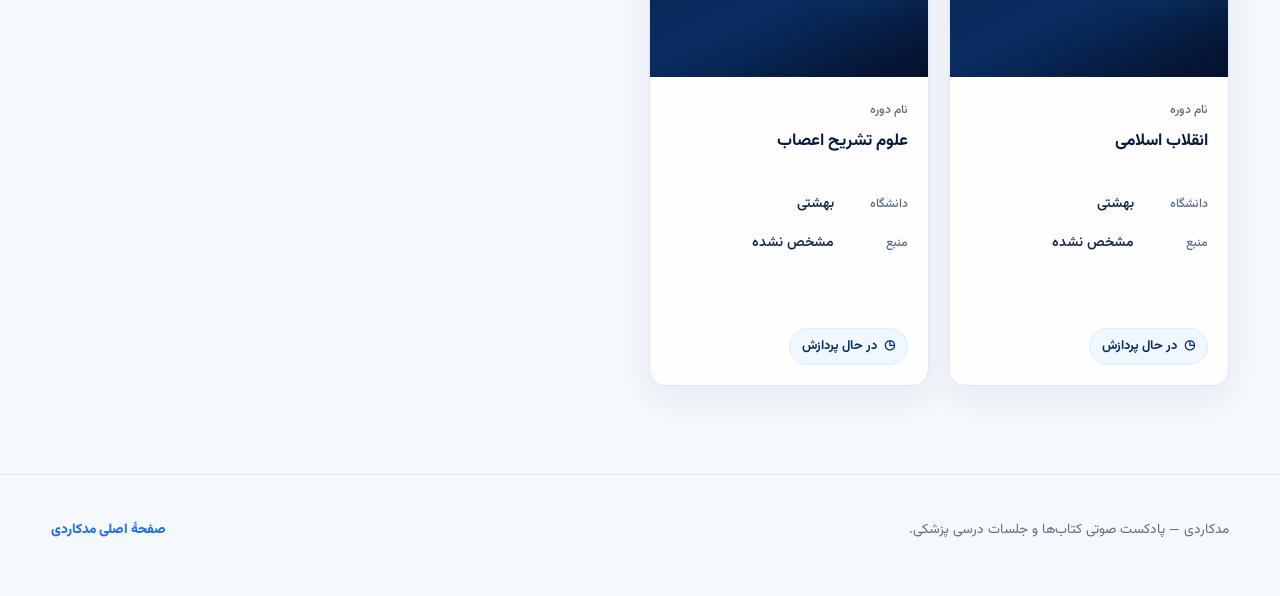
==== commit 3b4f99c9: "Termic" ====
--- a/termic-beheshti-1404.html
+++ b/termic-beheshti-1404.html
@@ -3,13 +3,13 @@
 <meta charset="utf-8"><meta name="viewport" content="width=device-width, initial-scale=1">
 <meta name="description" content="مدکاردی ترمیک؛ صفحهٔ اختصاصی ورودی ۱۴۰۴ دانشگاه علوم پزشکی شهید بهشتی.">
 <meta name="theme-color" content="#0a2d63"><title>مدکاردی ترمیک | شهید بهشتی، ورودی ۱۴۰۴</title>
-<link rel="icon" href="assets/medcardy-logo.svg?v=termic-6" type="image/svg+xml">
+<link rel="icon" href="assets/medcardy-logo.svg?v=termic-7" type="image/svg+xml">
 <link rel="preconnect" href="https://fonts.googleapis.com"><link rel="preconnect" href="https://fonts.gstatic.com" crossorigin><link rel="stylesheet" href="https://fonts.googleapis.com/css2?family=Vazirmatn:wght@400;500;600;700;800;900&family=Inter:wght@400;500;600;700;800;900&display=swap">
-<link rel="stylesheet" href="styles.css?v=termic-6"></head><body>
+<link rel="stylesheet" href="styles.css?v=termic-7"></head><body>
 <a class="skip-link" href="#termic-courses" data-i18n="skip">رفتن به محتوا</a>
     <header class="site-header" aria-label="Site header" data-i18n-aria-label="labels.siteHeader">
       <a class="brand" href="index.html#top" aria-label="MedCardy Podcast home" data-i18n-aria-label="labels.home">
-        <img src="assets/medcardy-logo.svg?v=termic-6" alt="" width="40" height="40">
+        <img src="assets/medcardy-logo.svg?v=termic-7" alt="" width="40" height="40">
         <span>MedCardy</span>
       </a>
       <div class="header-actions">
@@ -34,7 +34,7 @@
 <div class="section-heading"><h2 id="termic-courses-title" data-i18n="termic.panelTitle">پنل این ورودی</h2></div>
 <p class="termic-semester-note" data-i18n="termic.semesterNote">با انتخاب ترم، امتحانات و دوره‌های همان ترم نمایش داده می‌شوند. محتوای ترم‌های قبل در همین پنل باقی می‌ماند.</p>
 <div class="termic-tools"><div class="termic-inputs"><label><span data-i18n="termic.semester">ترم</span><select id="termic-semester"></select></label><label class="termic-search-label"><span data-i18n="termic.search">جست‌وجوی درس</span><input id="termic-search" type="search" autocomplete="off" dir="auto"></label></div><div class="filters" id="termic-category" role="group" aria-label="مقطع"></div></div>
-<section class="termic-exams" aria-labelledby="termic-exams-title"><div class="termic-subheading"><h3 id="termic-exams-title" data-i18n="termic.examsTitle">تاریخ امتحانات</h3><p id="termic-exam-count" role="status"></p></div><div class="termic-exam-list" id="termic-exam-list"></div><p class="termic-exam-empty" id="termic-exam-empty" data-i18n="termic.examsEmpty">برای این ترم هنوز برنامهٔ امتحانی ثبت نشده است.</p></section>
+<details class="termic-exams" id="termic-exam-panel"><summary><span id="termic-exams-title" data-i18n="termic.examsTitle">تاریخ امتحانات</span><span id="termic-exam-count" role="status"></span><span class="exam-toggle" aria-hidden="true">⌄</span></summary><div class="exam-table-wrap" id="termic-exam-table-wrap" role="region" tabindex="0" aria-labelledby="termic-exams-title"><table class="exam-table"><caption class="sr-only" data-i18n="termic.examsTitle">تاریخ امتحانات</caption><thead><tr><th scope="col" data-i18n="termic.examCourse">درس / آزمون</th><th scope="col" data-i18n="termic.semester">ترم</th><th scope="col" data-i18n="termic.examDate">تاریخ</th><th scope="col" data-i18n="termic.examTime">ساعت</th></tr></thead><tbody id="termic-exam-list"></tbody></table></div><p class="termic-exam-empty" id="termic-exam-empty" data-i18n="termic.examsEmpty">برای ترم انتخاب‌شده هنوز برنامهٔ امتحانی ثبت نشده است.</p></details>
 <h3 class="termic-course-heading" data-i18n="termic.madeCourses">دوره‌های ساخته‌شده</h3>
 <div class="termic-result-row"><p id="termic-count" role="status"></p><button id="termic-reset" class="filter-button" type="button" hidden data-i18n="termic.clear">پاک کردن فیلترها</button></div>
 <div class="archive-grid" id="termic-grid"></div>
@@ -42,5 +42,5 @@
 <noscript><p>برای فیلترکردن درس‌ها جاوااسکریپت را فعال کنید. <a href="https://t.me/MedCardy_Service">پشتیبانی مدکاردی</a></p></noscript>
 </section></main>
 <footer class="site-footer"><p data-i18n="footer.text">مدکاردی — پادکست صوتی کتاب‌ها و جلسات درسی پزشکی.</p><a href="index.html" data-i18n="termic.home">صفحهٔ اصلی مدکاردی</a></footer>
-<script src="script.js?v=termic-6"></script><script src="termic-data.js?v=termic-6"></script><script src="termic.js?v=termic-6"></script>
+<script src="script.js?v=termic-7"></script><script src="termic-data.js?v=termic-7"></script><script src="termic.js?v=termic-7"></script>
 </body></html>
--- a/styles.css
+++ b/styles.css
@@ -1224,3 +1224,24 @@
 .course-status { display: inline-flex; align-items: center; gap: 7px; padding: 6px 12px; border: 1px solid var(--line); border-radius: 999px; font-size: .8rem; font-weight: 700; }
 .course-status.is-processing { background: var(--blue-50); color: var(--navy-900); border-color: var(--blue-100); }
 .course-status.is-ready { background: var(--blue-100); color: var(--navy-950); border-color: #8ec5ff; }
+
+/* Compact, natively keyboard-accessible exam disclosure and real table. */
+.termic-exams { padding: 0; margin-top: 26px; overflow: hidden; }
+.termic-exams > summary { display: flex; align-items: center; gap: 14px; padding: 16px 20px; cursor: pointer; list-style: none; color: var(--navy-950); font-weight: 700; font-size: .95rem; }
+.termic-exams > summary::-webkit-details-marker { display: none; }
+#termic-exam-count { margin-inline-start: auto; color: var(--muted); font-size: .78rem; font-weight: 500; }
+.exam-toggle { font-size: 20px; line-height: 1; }
+.termic-exams[open] .exam-toggle { transform: rotate(180deg); }
+.termic-exams > summary:focus-visible, .exam-table-wrap:focus-visible { outline: 2px solid var(--blue); outline-offset: -3px; }
+.exam-table-wrap { overflow: auto; max-height: 380px; border-top: 1px solid var(--line); }
+.exam-table { width: 100%; border-collapse: collapse; font-size: .8rem; min-width: 590px; }
+.exam-table th, .exam-table td { padding: 10px 14px; text-align: start; border-bottom: 1px solid var(--line); line-height: 1.7; }
+.exam-table thead th { position: sticky; top: 0; background: var(--blue-50); color: var(--navy-900); z-index: 1; font-weight: 700; }
+.exam-table tbody th { font-weight: 600; color: var(--ink); width: 48%; }
+.exam-table td { color: var(--muted); white-space: nowrap; }
+.exam-table tr.termic-exam { display: table-row; padding: 0; margin: 0; border: 0; border-radius: 0; background: transparent; }
+.exam-table tbody tr:nth-child(even) { background: var(--blue-50); }
+.exam-table tbody tr:last-child > * { border-bottom: 0; }
+.exam-table td span { color: inherit; font-size: inherit; }
+.termic-exams .termic-exam-empty { margin: 0; padding: 16px 20px; border-top: 1px solid var(--line); }
+@media(max-width:600px) { .termic-exams { padding: 0; } .termic-exams > summary { padding: 14px 16px; } }
